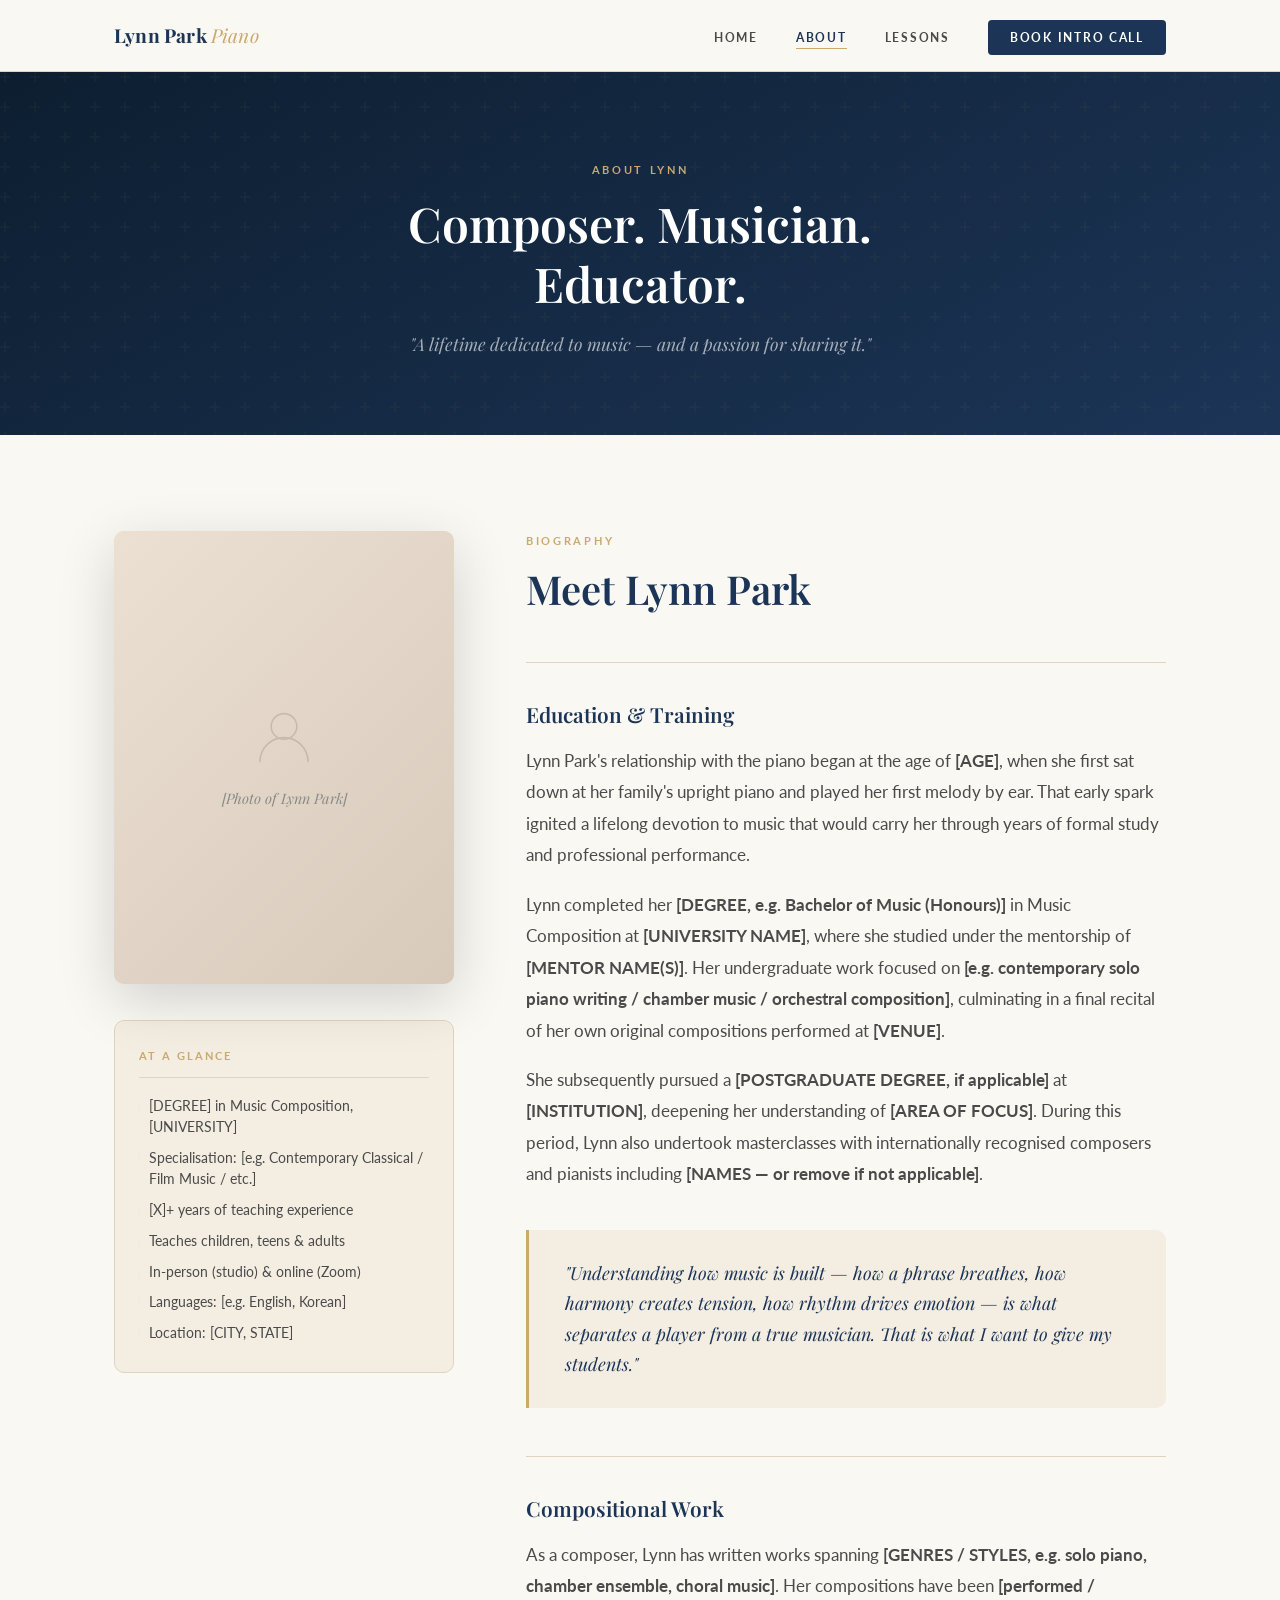
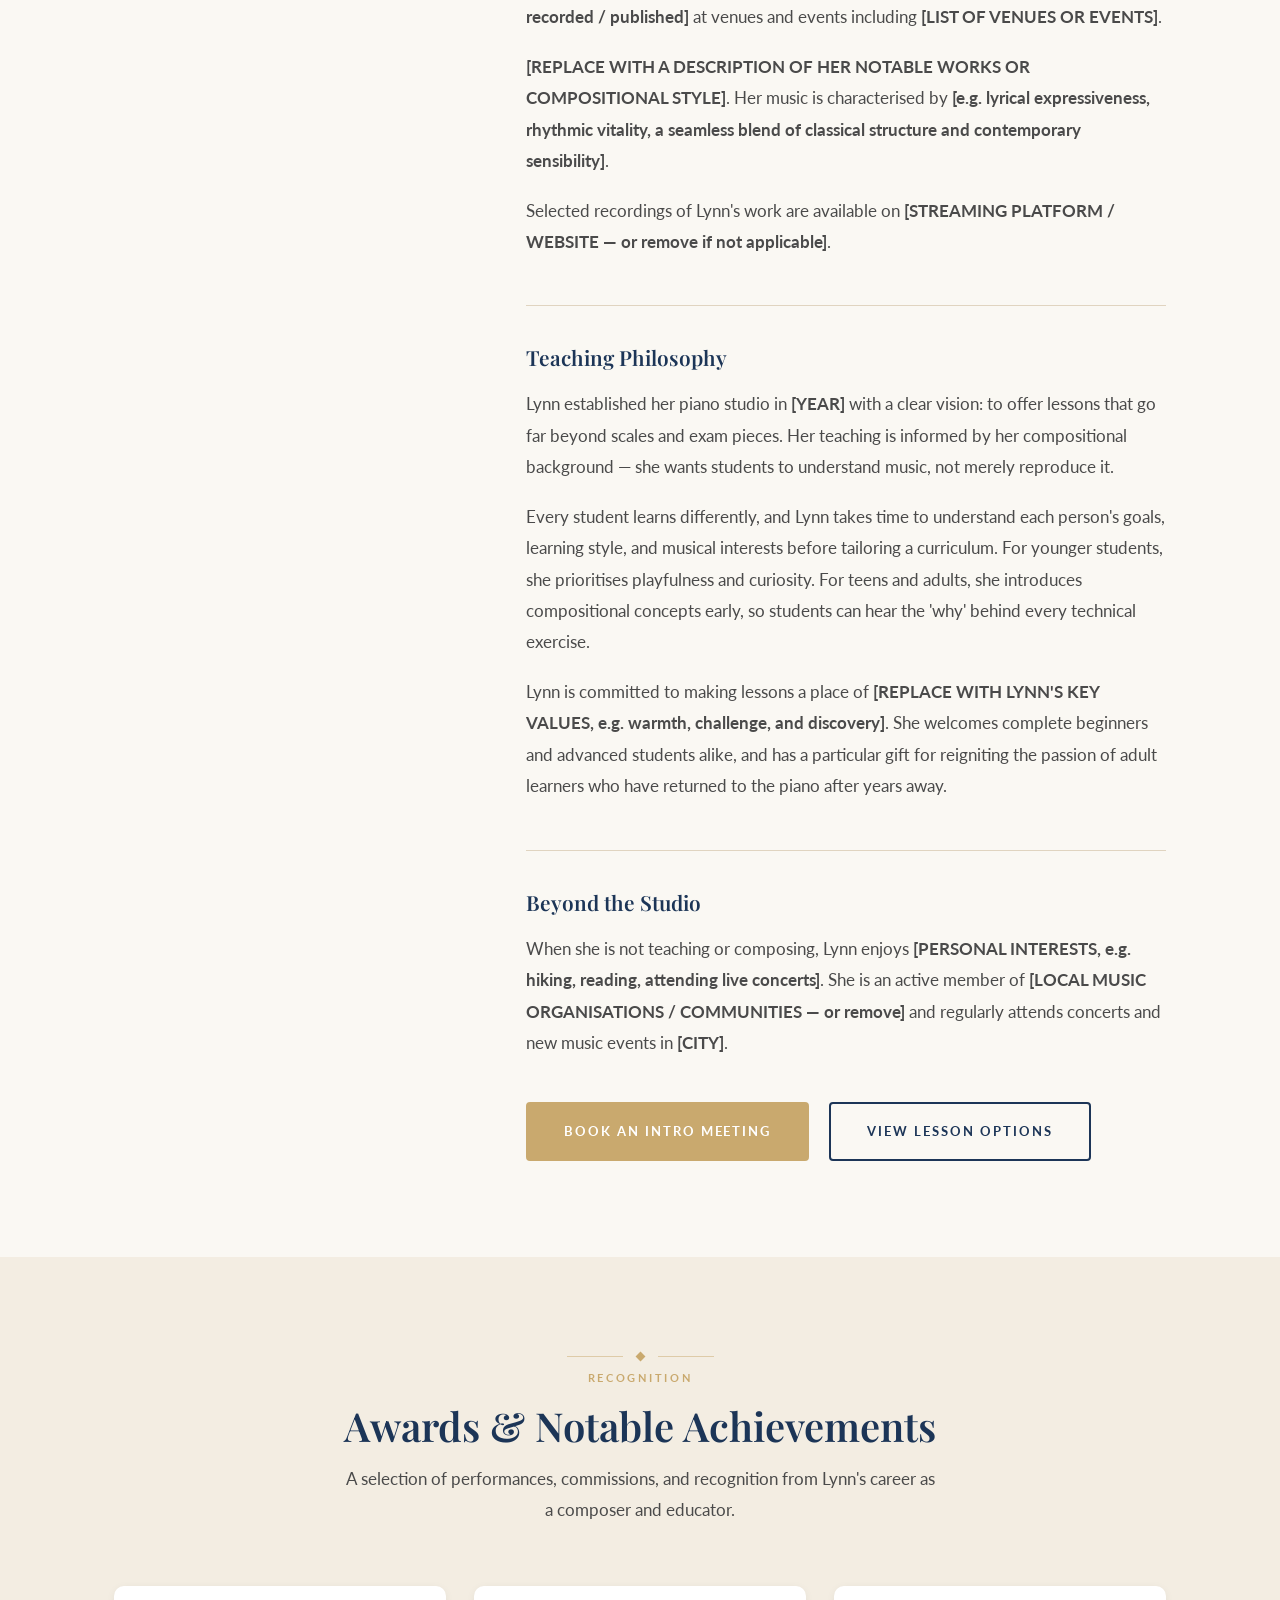
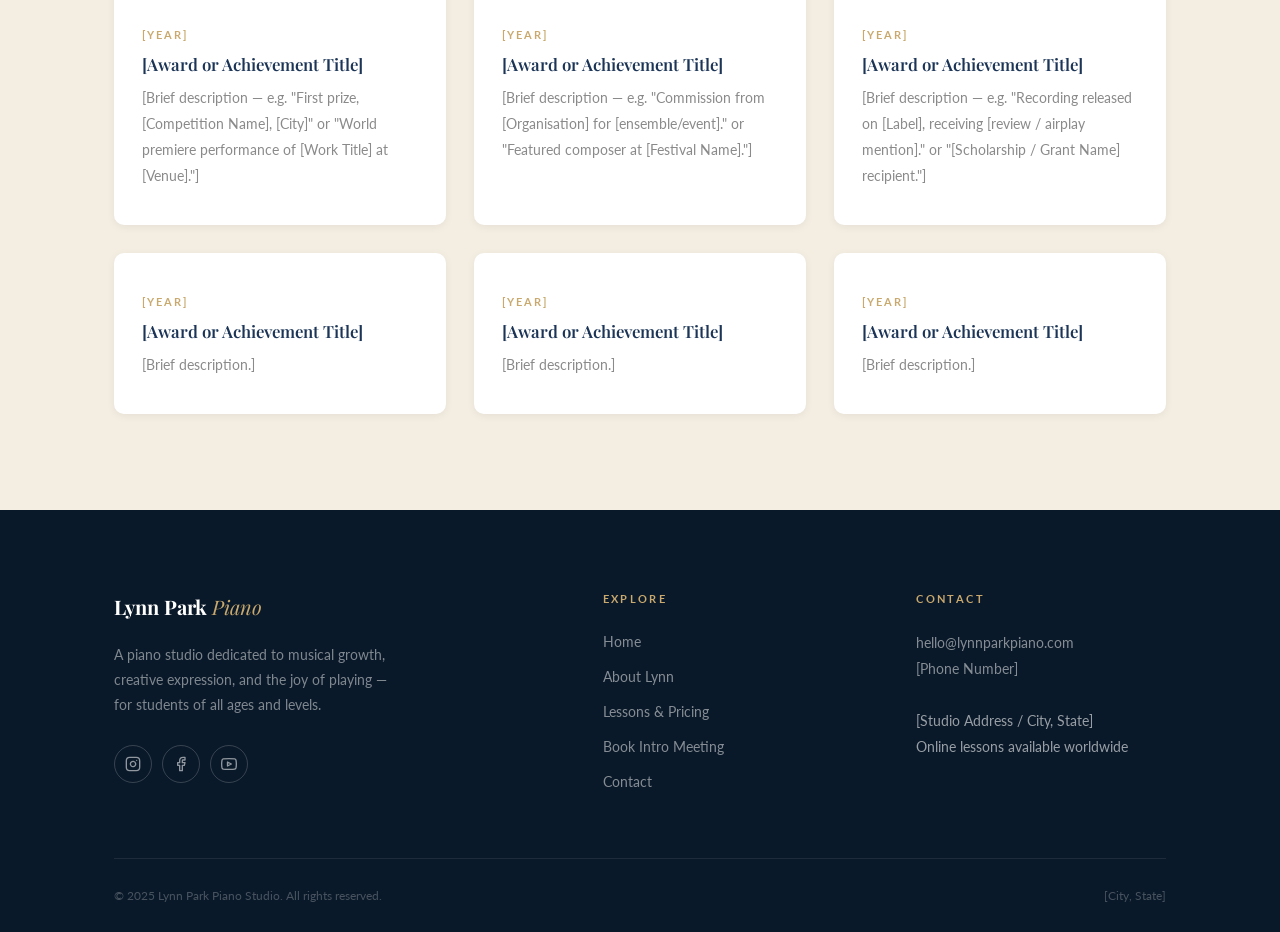
==== about.html @ b4701d07 "Initial commit: Lynn Park Piano Studio website Complete static website with 4 pages (home, about, le" ====
<!DOCTYPE html>
<html lang="en">
<head>
  <meta charset="UTF-8" />
  <meta name="viewport" content="width=device-width, initial-scale=1.0" />
  <!-- [REPLACE WITH REAL META DESCRIPTION] -->
  <meta name="description" content="About Lynn Park — Formally trained composer, pianist, and dedicated music educator. Learn about Lynn's education, compositional background, and teaching philosophy." />
  <title>About Lynn Park — Composer &amp; Piano Educator</title>
  <link rel="icon" type="image/svg+xml" href="assets/favicon.svg" />
  <link rel="stylesheet" href="css/styles.css" />
</head>
<body>

  <!-- ============================================================
       NAVIGATION
  ============================================================ -->
  <nav class="nav" id="nav">
    <div class="nav__inner">
      <a href="index.html" class="nav__logo">Lynn Park <em>Piano</em></a>

      <ul class="nav__menu" id="navMenu" role="menubar">
        <li role="none"><a href="index.html" role="menuitem">Home</a></li>
        <li role="none"><a href="about.html" role="menuitem">About</a></li>
        <li role="none"><a href="lessons.html" role="menuitem">Lessons</a></li>
        <li role="none"><a href="schedule.html" class="btn-nav" role="menuitem">Book Intro Call</a></li>
      </ul>

      <button class="nav__toggle" id="navToggle" aria-label="Toggle navigation menu" aria-expanded="false" aria-controls="navMenu">
        <span></span>
        <span></span>
        <span></span>
      </button>
    </div>
  </nav>


  <!-- ============================================================
       PAGE BANNER
  ============================================================ -->
  <header class="page-banner" role="banner">
    <div class="page-banner__inner">
      <span class="section-label">About Lynn</span>
      <h1>Composer. Musician. Educator.</h1>
      <!-- [REPLACE WITH REAL SUBTITLE / TAGLINE FOR THE ABOUT PAGE] -->
      <p>"A lifetime dedicated to music — and a passion for sharing it."</p>
    </div>
  </header>


  <!-- ============================================================
       FULL BIOGRAPHY SECTION
       ─ Two-column: sidebar (photo + quick facts) + main text
  ============================================================ -->
  <section class="about-bio section-cream" aria-label="Full biography">
    <div class="container">
      <div class="about-bio__grid">

        <!-- ── Sidebar ── -->
        <aside class="about-bio__sidebar fade-up">

          <!-- Profile photo -->
          <div class="photo-frame">
            <div class="photo-placeholder">
              <svg viewBox="0 0 80 80" fill="none" xmlns="http://www.w3.org/2000/svg" aria-hidden="true">
                <circle cx="40" cy="28" r="16" stroke="#9A8A7A" stroke-width="2"/>
                <path d="M10 72c0-16.569 13.431-30 30-30s30 13.431 30 30" stroke="#9A8A7A" stroke-width="2" stroke-linecap="round"/>
              </svg>
              <!-- [REPLACE THIS ENTIRE div WITH: <img src="assets/lynn-park-about.jpg" alt="Lynn Park"> ] -->
              <span>[Photo of Lynn Park]</span>
            </div>
          </div>

          <!-- Quick facts card -->
          <div class="sidebar-card">
            <h4>At a Glance</h4>
            <ul>
              <!-- [REPLACE EACH ITEM WITH REAL CONTENT] -->
              <li>[DEGREE] in Music Composition, [UNIVERSITY]</li>
              <li>Specialisation: [e.g. Contemporary Classical / Film Music / etc.]</li>
              <li>[X]+ years of teaching experience</li>
              <li>Teaches children, teens &amp; adults</li>
              <li>In-person (studio) &amp; online (Zoom)</li>
              <li>Languages: [e.g. English, Korean]</li>
              <li>Location: [CITY, STATE]</li>
            </ul>
          </div>

        </aside>

        <!-- ── Main Biography Text ── -->
        <div class="about-bio__text fade-up fade-up-d1">

          <span class="section-label">Biography</span>
          <h2>Meet Lynn Park</h2>

          <!-- ── Education ── -->
          <h3>Education &amp; Training</h3>

          <!-- [REPLACE ALL PLACEHOLDER TEXT BELOW WITH REAL BIOGRAPHY CONTENT] -->
          <p>
            Lynn Park's relationship with the piano began at the age of <strong>[AGE]</strong>, when she first sat down at her family's upright piano and played her first melody by ear. That early spark ignited a lifelong devotion to music that would carry her through years of formal study and professional performance.
          </p>
          <p>
            Lynn completed her <strong>[DEGREE, e.g. Bachelor of Music (Honours)]</strong> in Music Composition at <strong>[UNIVERSITY NAME]</strong>, where she studied under the mentorship of <strong>[MENTOR NAME(S)]</strong>. Her undergraduate work focused on <strong>[e.g. contemporary solo piano writing / chamber music / orchestral composition]</strong>, culminating in a final recital of her own original compositions performed at <strong>[VENUE]</strong>.
          </p>
          <p>
            She subsequently pursued a <strong>[POSTGRADUATE DEGREE, if applicable]</strong> at <strong>[INSTITUTION]</strong>, deepening her understanding of <strong>[AREA OF FOCUS]</strong>. During this period, Lynn also undertook masterclasses with internationally recognised composers and pianists including <strong>[NAMES — or remove if not applicable]</strong>.
          </p>

          <!-- Pull quote — [REPLACE WITH A REAL MEANINGFUL QUOTE FROM LYNN] -->
          <blockquote class="pull-quote">
            <p>
              "Understanding how music is built — how a phrase breathes, how harmony creates tension, how rhythm drives emotion — is what separates a player from a true musician. That is what I want to give my students."
            </p>
          </blockquote>

          <!-- ── Compositional Work ── -->
          <h3>Compositional Work</h3>

          <p>
            As a composer, Lynn has written works spanning <strong>[GENRES / STYLES, e.g. solo piano, chamber ensemble, choral music]</strong>. Her compositions have been <strong>[performed / recorded / published]</strong> at venues and events including <strong>[LIST OF VENUES OR EVENTS]</strong>.
          </p>
          <p>
            <strong>[REPLACE WITH A DESCRIPTION OF HER NOTABLE WORKS OR COMPOSITIONAL STYLE]</strong>. Her music is characterised by <strong>[e.g. lyrical expressiveness, rhythmic vitality, a seamless blend of classical structure and contemporary sensibility]</strong>.
          </p>
          <p>
            Selected recordings of Lynn's work are available on <strong>[STREAMING PLATFORM / WEBSITE — or remove if not applicable]</strong>.
          </p>

          <!-- ── Teaching Philosophy ── -->
          <h3>Teaching Philosophy</h3>

          <p>
            Lynn established her piano studio in <strong>[YEAR]</strong> with a clear vision: to offer lessons that go far beyond scales and exam pieces. Her teaching is informed by her compositional background — she wants students to understand music, not merely reproduce it.
          </p>
          <p>
            <!-- [REPLACE WITH REAL TEACHING PHILOSOPHY IN LYNN'S OWN WORDS OR PARAPHRASING] -->
            Every student learns differently, and Lynn takes time to understand each person's goals, learning style, and musical interests before tailoring a curriculum. For younger students, she prioritises playfulness and curiosity. For teens and adults, she introduces compositional concepts early, so students can hear the 'why' behind every technical exercise.
          </p>
          <p>
            Lynn is committed to making lessons a place of <strong>[REPLACE WITH LYNN'S KEY VALUES, e.g. warmth, challenge, and discovery]</strong>. She welcomes complete beginners and advanced students alike, and has a particular gift for reigniting the passion of adult learners who have returned to the piano after years away.
          </p>

          <!-- ── Personal note ── -->
          <h3>Beyond the Studio</h3>

          <p>
            <!-- [REPLACE WITH REAL PERSONAL DETAILS — hobbies, interests, life outside music] -->
            When she is not teaching or composing, Lynn enjoys <strong>[PERSONAL INTERESTS, e.g. hiking, reading, attending live concerts]</strong>. She is an active member of <strong>[LOCAL MUSIC ORGANISATIONS / COMMUNITIES — or remove]</strong> and regularly attends concerts and new music events in <strong>[CITY]</strong>.
          </p>

          <div style="margin-top: 44px;">
            <a href="schedule.html" class="btn btn-primary" style="margin-right: 16px;">Book an Intro Meeting</a>
            <a href="lessons.html" class="btn btn-outline-navy">View Lesson Options</a>
          </div>

        </div>
      </div>
    </div>
  </section>


  <!-- ============================================================
       AWARDS & ACHIEVEMENTS SECTION
       ─ Placeholder achievement cards
  ============================================================ -->
  <section class="achievements" aria-label="Awards and achievements">
    <div class="container">

      <div class="achievements__header fade-up">
        <div class="ornament ornament--center" aria-hidden="true">
          <div class="diamond"></div>
        </div>
        <span class="section-label">Recognition</span>
        <h2>Awards &amp; Notable Achievements</h2>
        <!-- [REPLACE WITH REAL INTRO TEXT FOR THIS SECTION — or remove if not needed] -->
        <p style="margin-top: 12px; color: var(--text-mid);">A selection of performances, commissions, and recognition from Lynn's career as a composer and educator.</p>
      </div>

      <div class="achievements__grid">

        <!-- Achievement 1 — [REPLACE WITH REAL ACHIEVEMENT] -->
        <article class="achievement-card fade-up fade-up-d1">
          <div class="achievement-card__year">[YEAR]</div>
          <h4>[Award or Achievement Title]</h4>
          <p>[Brief description — e.g. "First prize, [Competition Name], [City]" or "World premiere performance of [Work Title] at [Venue]."]</p>
        </article>

        <!-- Achievement 2 — [REPLACE WITH REAL ACHIEVEMENT] -->
        <article class="achievement-card fade-up fade-up-d2">
          <div class="achievement-card__year">[YEAR]</div>
          <h4>[Award or Achievement Title]</h4>
          <p>[Brief description — e.g. "Commission from [Organisation] for [ensemble/event]." or "Featured composer at [Festival Name]."]</p>
        </article>

        <!-- Achievement 3 — [REPLACE WITH REAL ACHIEVEMENT] -->
        <article class="achievement-card fade-up fade-up-d3">
          <div class="achievement-card__year">[YEAR]</div>
          <h4>[Award or Achievement Title]</h4>
          <p>[Brief description — e.g. "Recording released on [Label], receiving [review / airplay mention]." or "[Scholarship / Grant Name] recipient."]</p>
        </article>

        <!-- Achievement 4 — [REPLACE WITH REAL ACHIEVEMENT or REMOVE THIS CARD] -->
        <article class="achievement-card fade-up fade-up-d1">
          <div class="achievement-card__year">[YEAR]</div>
          <h4>[Award or Achievement Title]</h4>
          <p>[Brief description.]</p>
        </article>

        <!-- Achievement 5 — [REPLACE WITH REAL ACHIEVEMENT or REMOVE THIS CARD] -->
        <article class="achievement-card fade-up fade-up-d2">
          <div class="achievement-card__year">[YEAR]</div>
          <h4>[Award or Achievement Title]</h4>
          <p>[Brief description.]</p>
        </article>

        <!-- Achievement 6 — [REPLACE WITH REAL ACHIEVEMENT or REMOVE THIS CARD] -->
        <article class="achievement-card fade-up fade-up-d3">
          <div class="achievement-card__year">[YEAR]</div>
          <h4>[Award or Achievement Title]</h4>
          <p>[Brief description.]</p>
        </article>

      </div>
    </div>
  </section>


  <!-- ============================================================
       FOOTER
  ============================================================ -->
  <footer class="footer" role="contentinfo">
    <div class="container">
      <div class="footer__grid">

        <div class="footer__brand">
          <a href="index.html" class="footer__logo">Lynn Park <em>Piano</em></a>
          <p>A piano studio dedicated to musical growth, creative expression, and the joy of playing — for students of all ages and levels.</p>
          <div class="footer__social" aria-label="Social media links">
            <a href="#" aria-label="Instagram" title="Instagram">
              <svg width="16" height="16" viewBox="0 0 24 24" fill="none" stroke="currentColor" stroke-width="2" stroke-linecap="round" stroke-linejoin="round" aria-hidden="true">
                <rect x="2" y="2" width="20" height="20" rx="5" ry="5"/>
                <path d="M16 11.37A4 4 0 1 1 12.63 8 4 4 0 0 1 16 11.37z"/>
                <line x1="17.5" y1="6.5" x2="17.51" y2="6.5"/>
              </svg>
            </a>
            <a href="#" aria-label="Facebook" title="Facebook">
              <svg width="16" height="16" viewBox="0 0 24 24" fill="none" stroke="currentColor" stroke-width="2" stroke-linecap="round" stroke-linejoin="round" aria-hidden="true">
                <path d="M18 2h-3a5 5 0 0 0-5 5v3H7v4h3v8h4v-8h3l1-4h-4V7a1 1 0 0 1 1-1h3z"/>
              </svg>
            </a>
            <a href="#" aria-label="YouTube" title="YouTube">
              <svg width="16" height="16" viewBox="0 0 24 24" fill="none" stroke="currentColor" stroke-width="2" stroke-linecap="round" stroke-linejoin="round" aria-hidden="true">
                <path d="M22.54 6.42a2.78 2.78 0 0 0-1.94-1.97C18.88 4 12 4 12 4s-6.88 0-8.59.45a2.78 2.78 0 0 0-1.95 1.97A29 29 0 0 0 1 12a29 29 0 0 0 .46 5.58A2.78 2.78 0 0 0 3.41 19.6C5.12 20 12 20 12 20s6.88 0 8.59-.46a2.78 2.78 0 0 0 1.94-1.95A29 29 0 0 0 23 12a29 29 0 0 0-.46-5.58z"/>
                <polygon points="9.75 15.02 15.5 12 9.75 8.98 9.75 15.02"/>
              </svg>
            </a>
          </div>
        </div>

        <div class="footer__col">
          <h5>Explore</h5>
          <ul>
            <li><a href="index.html">Home</a></li>
            <li><a href="about.html">About Lynn</a></li>
            <li><a href="lessons.html">Lessons &amp; Pricing</a></li>
            <li><a href="schedule.html">Book Intro Meeting</a></li>
            <li><a href="index.html#contact">Contact</a></li>
          </ul>
        </div>

        <div class="footer__col">
          <h5>Contact</h5>
          <address>
            <a href="mailto:hello@lynnparkpiano.com">hello@lynnparkpiano.com</a><br>
            <a href="tel:+10000000000">[Phone Number]</a><br><br>
            [Studio Address / City, State]<br>
            Online lessons available worldwide
          </address>
        </div>

      </div>

      <div class="footer__bottom">
        <span>&copy; 2025 Lynn Park Piano Studio. All rights reserved.</span>
        <span>[City, State]</span>
      </div>
    </div>
  </footer>


  <script src="js/main.js"></script>
</body>
</html>
---- css/styles.css ----
/* ================================================================
   Lynn Park Piano Studio — Global Stylesheet
   ================================================================
   Sections:
     1.  Fonts & Variables
     2.  Reset & Base
     3.  Typography
     4.  Navigation
     5.  Buttons
     6.  Layout Utilities
     7.  Section Ornament & Label
     8.  Hero (Homepage)
     9.  Page Banner (Inner Pages)
     10. Bio Preview
     11. Testimonials
     12. Interest Form (Dark)
     13. About Page
     14. Achievements
     15. Lessons Page
     16. Schedule Page
     17. Footer
     18. Scroll Animations
     19. Responsive
   ================================================================ */


/* ── 1. Fonts & Variables ──────────────────────────────────────── */

@import url('https://fonts.googleapis.com/css2?family=Playfair+Display:ital,wght@0,400;0,500;0,600;0,700;1,400;1,500;1,600&family=Lato:wght@300;400;700;900&display=swap');

:root {
  /* ── Palette ── */
  --cream-bg:    #FAF8F3;
  --cream-mid:   #F3EDE2;
  --cream-dark:  #E9DFD1;
  --gold:        #C9A96E;
  --gold-dark:   #A8803E;
  --gold-light:  #F5E9D4;
  --navy:        #1C3557;
  --navy-mid:    #264A76;
  --navy-light:  #2E5A8C;
  --text-dark:   #1E1E1E;
  --text-mid:    #4A4A4A;
  --text-light:  #8A8A8A;
  --white:       #FFFFFF;
  --border:      #E0D4C0;

  /* ── Typography ── */
  --font-serif: 'Playfair Display', Georgia, 'Times New Roman', serif;
  --font-sans:  'Lato', -apple-system, BlinkMacSystemFont, 'Segoe UI', sans-serif;

  /* ── Sizing ── */
  --max-width:  1100px;
  --nav-height: 72px;

  /* ── Shadows ── */
  --shadow-sm:  0 2px 8px rgba(0, 0, 0, 0.06);
  --shadow-md:  0 6px 28px rgba(0, 0, 0, 0.10);
  --shadow-lg:  0 16px 56px rgba(0, 0, 0, 0.16);

  /* ── Misc ── */
  --radius:     4px;
  --radius-md:  10px;
  --ease:       cubic-bezier(0.4, 0, 0.2, 1);
  --transition: 0.3s var(--ease);
}


/* ── 2. Reset & Base ───────────────────────────────────────────── */

*, *::before, *::after {
  box-sizing: border-box;
  margin: 0;
  padding: 0;
}

html {
  scroll-behavior: smooth;
  font-size: 16px;
}

body {
  font-family: var(--font-sans);
  font-weight: 400;
  color: var(--text-dark);
  background: var(--cream-bg);
  line-height: 1.7;
  -webkit-font-smoothing: antialiased;
  -moz-osx-font-smoothing: grayscale;
}

img  { display: block; max-width: 100%; height: auto; }
a    { color: inherit; text-decoration: none; }
ul   { list-style: none; }
button { cursor: pointer; font-family: var(--font-sans); }


/* ── 3. Typography ─────────────────────────────────────────────── */

h1, h2, h3, h4 {
  font-family: var(--font-serif);
  font-weight: 600;
  line-height: 1.25;
  color: var(--navy);
}

h1 { font-size: clamp(2.4rem, 5vw, 3.8rem); }
h2 { font-size: clamp(1.8rem, 3.5vw, 2.5rem); }
h3 { font-size: clamp(1.15rem, 2.5vw, 1.55rem); }
h4 { font-size: 1.05rem; }

p  {
  color: var(--text-mid);
  font-size: 1.0625rem;
  line-height: 1.85;
}


/* ── 4. Navigation ─────────────────────────────────────────────── */

.nav {
  position: sticky;
  top: 0;
  z-index: 1000;
  height: var(--nav-height);
  background: rgba(250, 248, 243, 0.96);
  backdrop-filter: blur(14px);
  -webkit-backdrop-filter: blur(14px);
  border-bottom: 1px solid var(--border);
}

.nav__inner {
  max-width: var(--max-width);
  margin: 0 auto;
  height: 100%;
  display: flex;
  align-items: center;
  justify-content: space-between;
  padding: 0 24px;
}

/* Logo */
.nav__logo {
  font-family: var(--font-serif);
  font-size: 1.2rem;
  font-weight: 700;
  color: var(--navy);
  letter-spacing: 0.01em;
  flex-shrink: 0;
}
.nav__logo em {
  font-style: italic;
  font-weight: 400;
  color: var(--gold);
}

/* Menu links */
.nav__menu {
  display: flex;
  align-items: center;
  gap: 38px;
}

.nav__menu a {
  font-size: 0.78rem;
  font-weight: 700;
  letter-spacing: 0.14em;
  text-transform: uppercase;
  color: var(--text-mid);
  position: relative;
  transition: color var(--transition);
}

.nav__menu a::after {
  content: '';
  position: absolute;
  bottom: -4px;
  left: 0;
  width: 0;
  height: 1px;
  background: var(--gold);
  transition: width var(--transition);
}

.nav__menu a:hover,
.nav__menu a.active {
  color: var(--navy);
}

.nav__menu a:hover::after,
.nav__menu a.active::after {
  width: 100%;
}

/* CTA button in nav */
.nav__menu .btn-nav {
  background: var(--navy);
  color: var(--white) !important;
  padding: 10px 22px;
  border-radius: var(--radius);
  transition: background var(--transition);
}
.nav__menu .btn-nav:hover { background: var(--navy-mid); }
.nav__menu .btn-nav::after { display: none !important; }

/* Hamburger toggle */
.nav__toggle {
  display: none;
  flex-direction: column;
  justify-content: center;
  gap: 5px;
  width: 36px;
  height: 36px;
  background: none;
  border: none;
  padding: 4px;
}

.nav__toggle span {
  display: block;
  height: 2px;
  background: var(--text-dark);
  border-radius: 2px;
  transition: var(--transition);
}
.nav__toggle.open span:nth-child(1) { transform: translateY(7px) rotate(45deg); }
.nav__toggle.open span:nth-child(2) { opacity: 0; transform: scaleX(0); }
.nav__toggle.open span:nth-child(3) { transform: translateY(-7px) rotate(-45deg); }


/* ── 5. Buttons ────────────────────────────────────────────────── */

.btn {
  display: inline-block;
  font-family: var(--font-sans);
  font-size: 0.82rem;
  font-weight: 700;
  letter-spacing: 0.15em;
  text-transform: uppercase;
  padding: 16px 36px;
  border-radius: var(--radius);
  border: 2px solid transparent;
  transition: all var(--transition);
  cursor: pointer;
  text-align: center;
}

/* Gold filled */
.btn-primary {
  background: var(--gold);
  color: var(--white);
  border-color: var(--gold);
}
.btn-primary:hover {
  background: var(--gold-dark);
  border-color: var(--gold-dark);
  transform: translateY(-2px);
  box-shadow: 0 8px 24px rgba(201, 169, 110, 0.45);
}

/* Outline white (for dark backgrounds) */
.btn-outline-light {
  background: transparent;
  color: var(--white);
  border-color: rgba(255, 255, 255, 0.55);
}
.btn-outline-light:hover {
  background: rgba(255, 255, 255, 0.1);
  border-color: var(--white);
  transform: translateY(-2px);
}

/* Outline navy (for light backgrounds) */
.btn-outline-navy {
  background: transparent;
  color: var(--navy);
  border-color: var(--navy);
}
.btn-outline-navy:hover {
  background: var(--navy);
  color: var(--white);
  transform: translateY(-2px);
  box-shadow: var(--shadow-md);
}

/* Gold outline */
.btn-outline-gold {
  background: transparent;
  color: var(--gold);
  border-color: var(--gold);
}
.btn-outline-gold:hover {
  background: var(--gold);
  color: var(--white);
  transform: translateY(-2px);
}


/* ── 6. Layout Utilities ───────────────────────────────────────── */

.container {
  max-width: var(--max-width);
  margin: 0 auto;
  padding: 0 24px;
}

section { padding: 96px 0; }

.section-cream { background: var(--cream-bg); }
.section-mid   { background: var(--cream-mid); }
.section-navy  { background: var(--navy); }
.section-white { background: var(--white); }

.text-center { text-align: center; }
.text-gold   { color: var(--gold); }
.text-navy   { color: var(--navy); }
.text-italic { font-style: italic; }


/* ── 7. Section Ornament & Label ───────────────────────────────── */

/* Thin gold line + diamond ornament */
.ornament {
  display: flex;
  align-items: center;
  gap: 14px;
  margin-bottom: 8px;
}
.ornament--center { justify-content: center; }

.ornament::before,
.ornament::after {
  content: '';
  flex: 1;
  max-width: 56px;
  height: 1px;
  background: var(--gold);
  opacity: 0.5;
}

.ornament .diamond {
  width: 7px;
  height: 7px;
  background: var(--gold);
  transform: rotate(45deg);
  flex-shrink: 0;
}

/* Eyebrow label above headings */
.section-label {
  display: block;
  font-family: var(--font-sans);
  font-size: 0.7rem;
  font-weight: 700;
  letter-spacing: 0.24em;
  text-transform: uppercase;
  color: var(--gold);
  margin-bottom: 14px;
}


/* ── 8. Hero (Homepage) ────────────────────────────────────────── */

.hero {
  position: relative;
  min-height: calc(100vh - var(--nav-height));
  background: linear-gradient(150deg, #0D1E30 0%, #1C3557 45%, #17304F 100%);
  display: flex;
  align-items: center;
  overflow: hidden;
}

/* Subtle crosshatch background texture */
.hero::before {
  content: '';
  position: absolute;
  inset: 0;
  background-image: url("data:image/svg+xml,%3Csvg width='60' height='60' viewBox='0 0 60 60' xmlns='http://www.w3.org/2000/svg'%3E%3Cg fill='%23C9A96E' fill-opacity='0.04' fill-rule='evenodd'%3E%3Cpath d='M36 34v-4h-2v4h-4v2h4v4h2v-4h4v-2h-4zm0-30V0h-2v4h-4v2h4v4h2V6h4V4h-4zM6 34v-4H4v4H0v2h4v4h2v-4h4v-2H6zM6 4V0H4v4H0v2h4v4h2V6h4V4H6z'/%3E%3C/g%3E%3C/svg%3E");
  pointer-events: none;
}

/* Ambient glow */
.hero::after {
  content: '';
  position: absolute;
  right: -5%;
  top: -10%;
  width: 700px;
  height: 700px;
  border-radius: 50%;
  background: radial-gradient(circle, rgba(201, 169, 110, 0.07) 0%, transparent 65%);
  pointer-events: none;
}

.hero__content {
  position: relative;
  z-index: 2;
  max-width: var(--max-width);
  margin: 0 auto;
  padding: 80px 24px 120px;
}

.hero__eyebrow {
  display: flex;
  align-items: center;
  gap: 16px;
  margin-bottom: 28px;
}
.hero__eyebrow::before {
  content: '';
  display: block;
  width: 44px;
  height: 1px;
  background: var(--gold);
  opacity: 0.7;
}
.hero__eyebrow span {
  font-family: var(--font-sans);
  font-size: 0.72rem;
  font-weight: 700;
  letter-spacing: 0.26em;
  text-transform: uppercase;
  color: var(--gold);
}

.hero h1 {
  color: var(--white);
  max-width: 680px;
  margin-bottom: 28px;
  font-weight: 700;
}
.hero h1 em {
  color: var(--gold);
  font-style: italic;
  font-weight: 500;
}

.hero__tagline {
  font-family: var(--font-serif);
  font-size: clamp(1rem, 2vw, 1.2rem);
  font-style: italic;
  color: rgba(255, 255, 255, 0.68);
  max-width: 520px;
  margin-bottom: 52px;
  line-height: 1.8;
}

.hero__actions {
  display: flex;
  gap: 16px;
  flex-wrap: wrap;
}

/* Scroll indicator */
.hero__scroll {
  position: absolute;
  bottom: 36px;
  left: 50%;
  transform: translateX(-50%);
  display: flex;
  flex-direction: column;
  align-items: center;
  gap: 8px;
  color: rgba(255, 255, 255, 0.38);
  font-size: 0.65rem;
  font-weight: 700;
  letter-spacing: 0.2em;
  text-transform: uppercase;
  z-index: 2;
  animation: scrollBounce 2.2s ease-in-out infinite;
}
.hero__scroll svg { width: 18px; height: 18px; }

@keyframes scrollBounce {
  0%, 100% { transform: translateX(-50%) translateY(0); }
  50%       { transform: translateX(-50%) translateY(8px); }
}

/* Curved bottom edge divider */
.hero__curve {
  position: absolute;
  bottom: -1px;
  left: 0;
  right: 0;
  height: 72px;
  background: var(--cream-bg);
  clip-path: ellipse(56% 100% at 50% 100%);
  z-index: 2;
}


/* ── 9. Page Banner (Inner Pages) ──────────────────────────────── */

.page-banner {
  background: linear-gradient(150deg, #0D1E30 0%, #1C3557 100%);
  padding: 88px 24px 76px;
  text-align: center;
  position: relative;
  overflow: hidden;
}

.page-banner::before {
  content: '';
  position: absolute;
  inset: 0;
  background-image: url("data:image/svg+xml,%3Csvg width='60' height='60' viewBox='0 0 60 60' xmlns='http://www.w3.org/2000/svg'%3E%3Cg fill='%23C9A96E' fill-opacity='0.04' fill-rule='evenodd'%3E%3Cpath d='M36 34v-4h-2v4h-4v2h4v4h2v-4h4v-2h-4zm0-30V0h-2v4h-4v2h4v4h2V6h4V4h-4zM6 34v-4H4v4H0v2h4v4h2v-4h4v-2H6zM6 4V0H4v4H0v2h4v4h2V6h4V4H6z'/%3E%3C/g%3E%3C/svg%3E");
  pointer-events: none;
}

.page-banner__inner {
  position: relative;
  z-index: 1;
  max-width: 680px;
  margin: 0 auto;
}

.page-banner h1 {
  color: var(--white);
  font-size: clamp(2rem, 4.5vw, 3rem);
  margin-bottom: 16px;
}

.page-banner p {
  color: rgba(255, 255, 255, 0.62);
  font-family: var(--font-serif);
  font-style: italic;
  font-size: 1.1rem;
  max-width: 520px;
  margin: 0 auto;
  line-height: 1.7;
}


/* ── 10. Bio Preview ───────────────────────────────────────────── */

.bio-preview { padding: 104px 0; }

.bio-preview__grid {
  display: grid;
  grid-template-columns: 1fr 1fr;
  gap: 88px;
  align-items: center;
}

/* Photo area */
.bio-preview__photo { position: relative; }

.photo-frame {
  position: relative;
  aspect-ratio: 3 / 4;
  background: var(--cream-dark);
  border-radius: var(--radius-md);
  overflow: hidden;
  box-shadow: var(--shadow-lg);
}

.photo-placeholder {
  width: 100%;
  height: 100%;
  display: flex;
  flex-direction: column;
  align-items: center;
  justify-content: center;
  gap: 18px;
  background: linear-gradient(135deg, #EBE0D2 0%, #D8CABB 100%);
  color: var(--text-light);
  font-family: var(--font-serif);
  font-style: italic;
  font-size: 0.9rem;
  text-align: center;
  padding: 32px;
}
.photo-placeholder svg { width: 64px; height: 64px; opacity: 0.35; }

/* Decorative gold-border accent box */
.photo-frame-accent {
  position: absolute;
  bottom: -22px;
  right: -22px;
  width: 72%;
  height: 72%;
  border: 2px solid var(--gold);
  border-radius: var(--radius-md);
  opacity: 0.22;
  z-index: -1;
  pointer-events: none;
}

/* Text side */
.bio-preview__content .section-label { color: var(--gold); }

.bio-preview__content h2 { margin-bottom: 6px; }
.bio-preview__content h2 em {
  display: block;
  font-size: 0.52em;
  font-weight: 400;
  color: var(--text-light);
  font-style: italic;
  margin-top: 6px;
  letter-spacing: 0.02em;
}

.bio-preview__content p { margin-top: 20px; }

/* Credential bullet list */
.bio-credentials {
  display: flex;
  flex-direction: column;
  gap: 11px;
  margin: 30px 0 38px;
}

.bio-credential {
  display: flex;
  align-items: flex-start;
  gap: 12px;
  font-size: 0.9rem;
  color: var(--text-mid);
  line-height: 1.5;
}
.bio-credential::before {
  content: '';
  display: block;
  width: 22px;
  height: 1px;
  background: var(--gold);
  flex-shrink: 0;
  margin-top: 10px;
}


/* ── 11. Testimonials ──────────────────────────────────────────── */

.testimonials {
  background: var(--cream-mid);
  padding: 96px 0;
  text-align: center;
}

.testimonials__header {
  max-width: 520px;
  margin: 0 auto 64px;
}
.testimonials__header h2 { margin-top: 8px; }

.testimonials__grid {
  display: grid;
  grid-template-columns: repeat(3, 1fr);
  gap: 28px;
}

.testimonial-card {
  background: var(--white);
  border-radius: var(--radius-md);
  padding: 40px 32px 36px;
  text-align: left;
  box-shadow: var(--shadow-sm);
  position: relative;
  transition: transform var(--transition), box-shadow var(--transition);
  border-bottom: 3px solid transparent;
}
.testimonial-card:hover {
  transform: translateY(-5px);
  box-shadow: var(--shadow-md);
  border-bottom-color: var(--gold);
}

/* Oversized quotation mark */
.testimonial-card__quote {
  font-family: var(--font-serif);
  font-size: 5rem;
  line-height: 1;
  color: var(--gold);
  opacity: 0.3;
  margin-bottom: -14px;
  font-weight: 700;
}

.testimonial-card > p {
  font-family: var(--font-serif);
  font-style: italic;
  font-size: 1rem;
  color: var(--text-mid);
  margin-bottom: 28px;
  line-height: 1.8;
}

.testimonial-card__author {
  display: flex;
  align-items: center;
  gap: 14px;
  padding-top: 20px;
  border-top: 1px solid var(--border);
}

.testimonial-card__avatar {
  width: 44px;
  height: 44px;
  border-radius: 50%;
  background: var(--cream-dark);
  display: flex;
  align-items: center;
  justify-content: center;
  font-family: var(--font-serif);
  font-size: 1.1rem;
  font-weight: 700;
  color: var(--navy);
  flex-shrink: 0;
}

.testimonial-card__name {
  font-size: 0.9rem;
  font-weight: 700;
  color: var(--navy);
  margin-bottom: 2px;
}
.testimonial-card__role { font-size: 0.78rem; color: var(--text-light); }
.testimonial-card__stars {
  color: var(--gold);
  font-size: 0.72rem;
  letter-spacing: 2px;
  margin-top: 3px;
}


/* ── 12. Interest Form (Dark Section) ──────────────────────────── */

.interest-form-section {
  background: var(--navy);
  padding: 96px 0;
}

.interest-form-section .section-label { color: var(--gold); }
.interest-form-section .section-intro h2 { color: var(--white); margin-top: 8px; }
.interest-form-section .section-intro p {
  color: rgba(255, 255, 255, 0.6);
  font-family: var(--font-serif);
  font-style: italic;
  margin-top: 12px;
  max-width: 480px;
  margin-left: auto;
  margin-right: auto;
}

.section-intro { text-align: center; margin-bottom: 60px; }

/* Form layout */
.interest-form {
  max-width: 760px;
  margin: 0 auto;
}

.form-row {
  display: grid;
  grid-template-columns: 1fr 1fr;
  gap: 24px;
}

.form-group {
  display: flex;
  flex-direction: column;
  margin-bottom: 26px;
}
.form-group.full { margin-bottom: 26px; }

/* Labels */
.form-group label {
  font-size: 0.71rem;
  font-weight: 700;
  letter-spacing: 0.16em;
  text-transform: uppercase;
  color: rgba(255, 255, 255, 0.5);
  margin-bottom: 10px;
}

/* Inputs (dark) */
.form-group input,
.form-group select,
.form-group textarea {
  background: rgba(255, 255, 255, 0.07);
  border: 1px solid rgba(255, 255, 255, 0.14);
  border-radius: var(--radius);
  padding: 13px 17px;
  font-family: var(--font-sans);
  font-size: 0.95rem;
  color: var(--white);
  outline: none;
  transition: border-color var(--transition), background var(--transition);
  appearance: none;
  -webkit-appearance: none;
}
.form-group input::placeholder,
.form-group textarea::placeholder {
  color: rgba(255, 255, 255, 0.28);
}
.form-group select option {
  color: var(--text-dark);
  background: var(--white);
}
.form-group input:focus,
.form-group select:focus,
.form-group textarea:focus {
  border-color: var(--gold);
  background: rgba(255, 255, 255, 0.1);
}

.form-group textarea { resize: vertical; min-height: 140px; }

/* Success state */
.form-success {
  display: none;
  text-align: center;
  padding: 56px 40px;
  background: rgba(201, 169, 110, 0.1);
  border: 1px solid rgba(201, 169, 110, 0.4);
  border-radius: var(--radius-md);
}
.form-success h3 { color: var(--gold); margin-bottom: 12px; }
.form-success p  { color: rgba(255, 255, 255, 0.7); }


/* ── 13. About Page ─────────────────────────────────────────────── */

.about-bio { padding: 96px 0; }

.about-bio__grid {
  display: grid;
  grid-template-columns: 340px 1fr;
  gap: 72px;
  align-items: start;
}

/* Sidebar */
.about-bio__sidebar .photo-frame {
  aspect-ratio: 3 / 4;
  margin-bottom: 36px;
}

.sidebar-card {
  background: var(--cream-mid);
  border-radius: var(--radius-md);
  padding: 28px 24px;
  border: 1px solid var(--border);
}

.sidebar-card h4 {
  font-family: var(--font-sans);
  font-size: 0.7rem;
  font-weight: 700;
  letter-spacing: 0.18em;
  text-transform: uppercase;
  color: var(--gold);
  margin-bottom: 18px;
  padding-bottom: 14px;
  border-bottom: 1px solid var(--border);
}

.sidebar-card ul { display: flex; flex-direction: column; gap: 10px; }
.sidebar-card li {
  font-size: 0.87rem;
  color: var(--text-mid);
  display: flex;
  align-items: flex-start;
  gap: 10px;
  line-height: 1.5;
}
.sidebar-card li::before {
  content: '♩';
  color: var(--gold);
  font-size: 0.78rem;
  flex-shrink: 0;
  margin-top: 1px;
}

/* Main text content */
.about-bio__text h2  { margin-bottom: 28px; }

.about-bio__text h3 {
  margin-top: 48px;
  margin-bottom: 18px;
  font-size: 1.3rem;
  padding-top: 38px;
  border-top: 1px solid var(--border);
}

.about-bio__text p { margin-bottom: 18px; }

/* Pull quote */
.pull-quote {
  margin: 40px 0;
  padding: 28px 36px;
  border-left: 3px solid var(--gold);
  background: var(--cream-mid);
  border-radius: 0 var(--radius-md) var(--radius-md) 0;
}
.pull-quote p {
  font-family: var(--font-serif);
  font-style: italic;
  font-size: 1.12rem;
  color: var(--navy);
  margin: 0;
  line-height: 1.7;
}


/* ── 14. Achievements ───────────────────────────────────────────── */

.achievements {
  background: var(--cream-mid);
  padding: 96px 0;
}

.achievements__header {
  max-width: 600px;
  margin: 0 auto 60px;
  text-align: center;
}

.achievements__grid {
  display: grid;
  grid-template-columns: repeat(3, 1fr);
  gap: 28px;
}

.achievement-card {
  background: var(--white);
  border-radius: var(--radius-md);
  padding: 36px 28px;
  box-shadow: var(--shadow-sm);
  transition: transform var(--transition), box-shadow var(--transition);
  border-top: 3px solid transparent;
}
.achievement-card:hover {
  transform: translateY(-5px);
  box-shadow: var(--shadow-md);
  border-top-color: var(--gold);
}

.achievement-card__year {
  font-size: 0.7rem;
  font-weight: 700;
  letter-spacing: 0.18em;
  text-transform: uppercase;
  color: var(--gold);
  margin-bottom: 10px;
}
.achievement-card h4 { color: var(--navy); margin-bottom: 10px; font-size: 1.05rem; }
.achievement-card p  { font-size: 0.88rem; color: var(--text-light); margin: 0; }


/* ── 15. Lessons Page ───────────────────────────────────────────── */

/* Level cards */
.lessons-overview__header {
  max-width: 580px;
  margin: 0 auto 60px;
  text-align: center;
}

.lessons-overview__grid {
  display: grid;
  grid-template-columns: repeat(3, 1fr);
  gap: 28px;
}

.level-card {
  background: var(--white);
  border-radius: var(--radius-md);
  padding: 40px 28px;
  box-shadow: var(--shadow-sm);
  border-top: 4px solid var(--gold);
  transition: transform var(--transition), box-shadow var(--transition);
}
.level-card:hover {
  transform: translateY(-5px);
  box-shadow: var(--shadow-md);
}

.level-card__icon { font-size: 2.2rem; margin-bottom: 20px; }
.level-card h3  { color: var(--navy); margin-bottom: 12px; font-size: 1.25rem; }
.level-card > p { font-size: 0.93rem; margin-bottom: 22px; }

.level-card ul  { display: flex; flex-direction: column; gap: 9px; }
.level-card li  {
  font-size: 0.88rem;
  color: var(--text-mid);
  display: flex;
  align-items: flex-start;
  gap: 9px;
}
.level-card li::before {
  content: '–';
  color: var(--gold);
  font-weight: 700;
  flex-shrink: 0;
}

/* Format cards */
.lesson-formats { background: var(--cream-mid); padding: 96px 0; }

.lesson-formats__header {
  max-width: 540px;
  margin: 0 auto 60px;
  text-align: center;
}

.lesson-formats__grid {
  display: grid;
  grid-template-columns: 1fr 1fr;
  gap: 32px;
}

.format-card {
  background: var(--white);
  border-radius: var(--radius-md);
  padding: 48px 40px;
  box-shadow: var(--shadow-sm);
  display: flex;
  gap: 28px;
  transition: transform var(--transition), box-shadow var(--transition);
}
.format-card:hover {
  transform: translateY(-4px);
  box-shadow: var(--shadow-md);
}

.format-card__icon {
  font-size: 2.8rem;
  flex-shrink: 0;
  width: 56px;
  text-align: center;
  margin-top: 4px;
}
.format-card h3 { color: var(--navy); margin-bottom: 12px; font-size: 1.25rem; }
.format-card p  { font-size: 0.93rem; }

/* Age groups */
.age-groups { padding: 96px 0; }

.age-groups__header {
  max-width: 540px;
  margin: 0 auto 56px;
  text-align: center;
}

.age-groups__grid {
  display: flex;
  gap: 20px;
  flex-wrap: wrap;
}

.age-badge {
  flex: 1;
  min-width: 180px;
  background: var(--cream-mid);
  border-radius: var(--radius-md);
  padding: 32px 24px;
  text-align: center;
  border: 1px solid var(--border);
  transition: all var(--transition);
}
.age-badge:hover {
  border-color: var(--gold);
  background: var(--gold-light);
  transform: translateY(-3px);
}
.age-badge__icon { font-size: 2.2rem; margin-bottom: 14px; }
.age-badge h4   { color: var(--navy); font-size: 1rem; margin-bottom: 6px; }
.age-badge p    { font-size: 0.82rem; color: var(--text-light); margin: 0; }

/* Pricing table */
.pricing {
  background: var(--cream-mid);
  padding: 96px 0;
  text-align: center;
}

.pricing__header {
  max-width: 520px;
  margin: 0 auto 64px;
}

.pricing__grid {
  display: grid;
  grid-template-columns: repeat(3, 1fr);
  gap: 24px;
  max-width: 980px;
  margin: 0 auto;
  align-items: center;
}

.pricing-card {
  background: var(--white);
  border-radius: var(--radius-md);
  padding: 48px 32px;
  box-shadow: var(--shadow-sm);
  position: relative;
  transition: transform var(--transition), box-shadow var(--transition);
}
.pricing-card:hover {
  transform: translateY(-5px);
  box-shadow: var(--shadow-md);
}

/* Featured pricing card */
.pricing-card--featured {
  background: var(--navy);
  transform: scale(1.05);
  box-shadow: var(--shadow-lg);
  z-index: 2;
}
.pricing-card--featured:hover {
  transform: scale(1.05) translateY(-5px);
}

/* "Most Popular" badge */
.pricing-card__badge {
  position: absolute;
  top: -15px;
  left: 50%;
  transform: translateX(-50%);
  background: var(--gold);
  color: var(--white);
  font-size: 0.68rem;
  font-weight: 700;
  letter-spacing: 0.14em;
  text-transform: uppercase;
  padding: 5px 18px;
  border-radius: 20px;
  white-space: nowrap;
}

.pricing-card__tier {
  font-size: 0.7rem;
  font-weight: 700;
  letter-spacing: 0.2em;
  text-transform: uppercase;
  color: var(--gold);
  margin-bottom: 18px;
}

.pricing-card__price {
  font-family: var(--font-serif);
  font-size: 3rem;
  font-weight: 700;
  color: var(--navy);
  line-height: 1;
  margin-bottom: 8px;
}
.pricing-card--featured .pricing-card__price { color: var(--white); }

.pricing-card__duration {
  font-size: 0.85rem;
  color: var(--text-light);
  margin-bottom: 36px;
}
.pricing-card--featured .pricing-card__duration { color: rgba(255,255,255,0.5); }

.pricing-card__features {
  display: flex;
  flex-direction: column;
  gap: 12px;
  margin-bottom: 40px;
  text-align: left;
}
.pricing-card__features li {
  font-size: 0.9rem;
  color: var(--text-mid);
  display: flex;
  align-items: flex-start;
  gap: 10px;
}
.pricing-card--featured .pricing-card__features li { color: rgba(255,255,255,0.72); }
.pricing-card__features li::before {
  content: '✓';
  color: var(--gold);
  font-weight: 700;
  font-size: 0.82rem;
  flex-shrink: 0;
  margin-top: 2px;
}

.pricing__note {
  margin-top: 52px;
  font-size: 0.88rem;
  color: var(--text-light);
  font-style: italic;
}


/* ── 16. Schedule Page ──────────────────────────────────────────── */

.schedule-section { padding: 96px 0; }

/* Callout banner */
.schedule-callout {
  display: flex;
  align-items: center;
  gap: 16px;
  max-width: 680px;
  margin: 0 auto 56px;
  padding: 20px 28px;
  background: var(--gold-light);
  border: 1px solid var(--gold);
  border-radius: var(--radius-md);
}
.schedule-callout__icon { font-size: 1.6rem; flex-shrink: 0; }
.schedule-callout p {
  font-size: 0.93rem;
  color: var(--navy);
  margin: 0;
}

/* Form card */
.schedule-form-card {
  max-width: 700px;
  margin: 0 auto;
  background: var(--white);
  border-radius: var(--radius-md);
  padding: 60px 52px;
  box-shadow: var(--shadow-md);
}

/* Light-theme form labels */
.schedule-form-card .form-group label {
  font-size: 0.71rem;
  font-weight: 700;
  letter-spacing: 0.14em;
  text-transform: uppercase;
  color: var(--text-light);
  margin-bottom: 9px;
  display: block;
}

/* Light-theme inputs */
.schedule-form-card .form-group input,
.schedule-form-card .form-group select,
.schedule-form-card .form-group textarea {
  width: 100%;
  padding: 13px 16px;
  border: 1px solid var(--border);
  border-radius: var(--radius);
  font-family: var(--font-sans);
  font-size: 0.95rem;
  color: var(--text-dark);
  background: var(--cream-bg);
  outline: none;
  appearance: none;
  -webkit-appearance: none;
  transition: border-color var(--transition), box-shadow var(--transition), background var(--transition);
}
.schedule-form-card .form-group input::placeholder,
.schedule-form-card .form-group textarea::placeholder {
  color: var(--text-light);
}
.schedule-form-card .form-group select option { color: var(--text-dark); }
.schedule-form-card .form-group input:focus,
.schedule-form-card .form-group select:focus,
.schedule-form-card .form-group textarea:focus {
  border-color: var(--gold);
  box-shadow: 0 0 0 3px rgba(201, 169, 110, 0.18);
  background: var(--white);
}

.schedule-form-card .form-group textarea { resize: vertical; min-height: 120px; }
.schedule-form-card .form-group.full { grid-column: 1 / -1; }

/* Schedule success state */
.schedule-success {
  display: none;
  text-align: center;
  padding: 48px 32px;
  background: var(--gold-light);
  border: 1px solid var(--gold);
  border-radius: var(--radius-md);
  color: var(--navy);
}
.schedule-success h3 { color: var(--gold); margin-bottom: 14px; }
.schedule-success p  { margin: 0; }


/* ── 17. Footer ─────────────────────────────────────────────────── */

.footer {
  background: #0A1929;
  padding: 80px 0 0;
  color: rgba(255, 255, 255, 0.58);
}

.footer__grid {
  display: grid;
  grid-template-columns: 1.7fr 1fr 1fr;
  gap: 64px;
  padding-bottom: 64px;
  border-bottom: 1px solid rgba(255, 255, 255, 0.08);
}

/* Brand column */
.footer__logo {
  display: block;
  font-family: var(--font-serif);
  font-size: 1.25rem;
  font-weight: 700;
  color: var(--white);
  margin-bottom: 18px;
}
.footer__logo em { font-style: italic; font-weight: 400; color: var(--gold); }

.footer__brand p {
  font-size: 0.9rem;
  color: rgba(255, 255, 255, 0.48);
  line-height: 1.75;
  max-width: 280px;
  margin: 0;
}

.footer__social {
  display: flex;
  gap: 10px;
  margin-top: 28px;
}
.footer__social a {
  display: flex;
  align-items: center;
  justify-content: center;
  width: 38px;
  height: 38px;
  border-radius: 50%;
  border: 1px solid rgba(255, 255, 255, 0.18);
  color: rgba(255, 255, 255, 0.55);
  transition: all var(--transition);
}
.footer__social a:hover {
  background: var(--gold);
  border-color: var(--gold);
  color: var(--white);
  transform: translateY(-3px);
}

/* Footer columns */
.footer__col h5 {
  font-family: var(--font-sans);
  font-size: 0.68rem;
  font-weight: 700;
  letter-spacing: 0.22em;
  text-transform: uppercase;
  color: var(--gold);
  margin-bottom: 22px;
}

.footer__col ul { display: flex; flex-direction: column; gap: 11px; }
.footer__col li { font-size: 0.88rem; }
.footer__col a  { color: rgba(255, 255, 255, 0.5); transition: color var(--transition); }
.footer__col a:hover { color: var(--gold); }

.footer__col address {
  font-style: normal;
  font-size: 0.88rem;
  line-height: 1.85;
}
.footer__col address a { color: rgba(255, 255, 255, 0.5); transition: color var(--transition); }
.footer__col address a:hover { color: var(--gold); }

/* Copyright bar */
.footer__bottom {
  padding: 26px 0;
  display: flex;
  align-items: center;
  justify-content: space-between;
  font-size: 0.78rem;
  color: rgba(255, 255, 255, 0.25);
}


/* ── 18. Scroll Animations ──────────────────────────────────────── */

.fade-up {
  opacity: 0;
  transform: translateY(38px);
  transition: opacity 0.72s var(--ease), transform 0.72s var(--ease);
  will-change: opacity, transform;
}
.fade-up.visible {
  opacity: 1;
  transform: translateY(0);
}

/* Stagger delays for sibling groups */
.fade-up-d1 { transition-delay: 0.10s; }
.fade-up-d2 { transition-delay: 0.20s; }
.fade-up-d3 { transition-delay: 0.30s; }
.fade-up-d4 { transition-delay: 0.40s; }


/* ── 19. Responsive ─────────────────────────────────────────────── */

/* Tablet */
@media (max-width: 960px) {
  .bio-preview__grid          { grid-template-columns: 1fr; gap: 56px; }
  .about-bio__grid            { grid-template-columns: 1fr; }
  .about-bio__sidebar .photo-frame { aspect-ratio: 3 / 2; max-height: 420px; }
  .testimonials__grid         { grid-template-columns: 1fr 1fr; }
  .lessons-overview__grid     { grid-template-columns: 1fr 1fr; }
  .lesson-formats__grid       { grid-template-columns: 1fr; }
  .achievements__grid         { grid-template-columns: 1fr 1fr; }
  .pricing__grid              { grid-template-columns: 1fr; max-width: 420px; gap: 32px; }
  .pricing-card--featured     { transform: scale(1); }
  .pricing-card--featured:hover { transform: translateY(-5px); }
  .footer__grid               { grid-template-columns: 1fr 1fr; }
  .schedule-form-card         { padding: 48px 36px; }
}

/* Mobile */
@media (max-width: 768px) {
  :root { --nav-height: 64px; }

  section { padding: 72px 0; }

  /* Show hamburger, hide menu by default */
  .nav__toggle { display: flex; }
  .nav__menu {
    display: none;
    position: absolute;
    top: var(--nav-height);
    left: 0;
    right: 0;
    flex-direction: column;
    align-items: stretch;
    gap: 0;
    background: var(--cream-bg);
    border-bottom: 1px solid var(--border);
    box-shadow: var(--shadow-md);
    padding: 12px 0;
  }
  .nav__menu.open { display: flex; }
  .nav__menu a { display: block; padding: 13px 24px; }
  .nav__menu .btn-nav {
    margin: 10px 16px 4px;
    padding: 12px 24px;
    text-align: center;
    border-radius: var(--radius);
  }

  /* Forms go single column */
  .form-row { grid-template-columns: 1fr; }

  /* Grids go single column */
  .testimonials__grid     { grid-template-columns: 1fr; }
  .lessons-overview__grid { grid-template-columns: 1fr; }
  .achievements__grid     { grid-template-columns: 1fr; }
  .age-groups__grid       { flex-direction: column; }

  .footer__grid {
    grid-template-columns: 1fr;
    gap: 40px;
  }
  .footer__bottom {
    flex-direction: column;
    gap: 8px;
    text-align: center;
  }

  .schedule-form-card { padding: 36px 24px; }
  .schedule-form-card .form-row { grid-template-columns: 1fr; }

  .hero__content { padding-bottom: 100px; }
  .hero__actions { flex-direction: column; max-width: 320px; }
}

/* Small mobile */
@media (max-width: 480px) {
  .btn { padding: 14px 28px; }
  .page-banner { padding: 72px 24px 64px; }
}
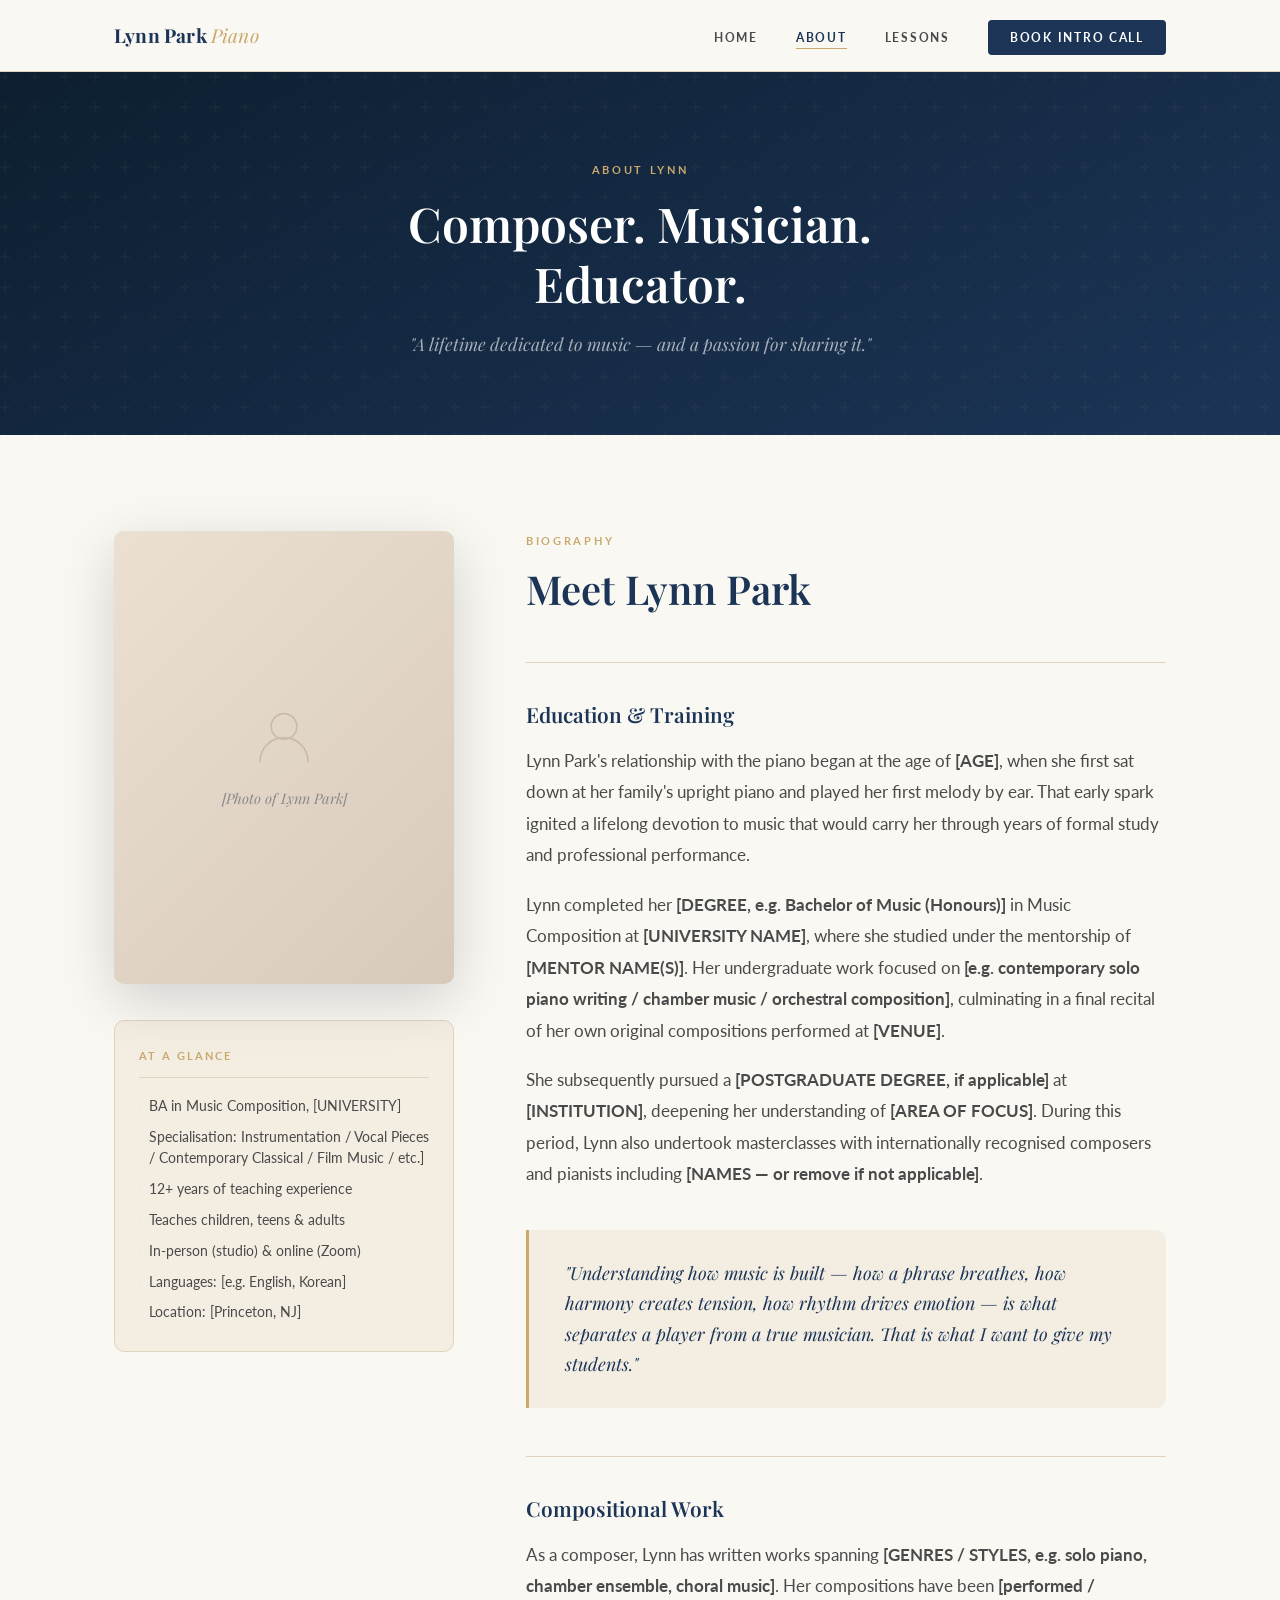
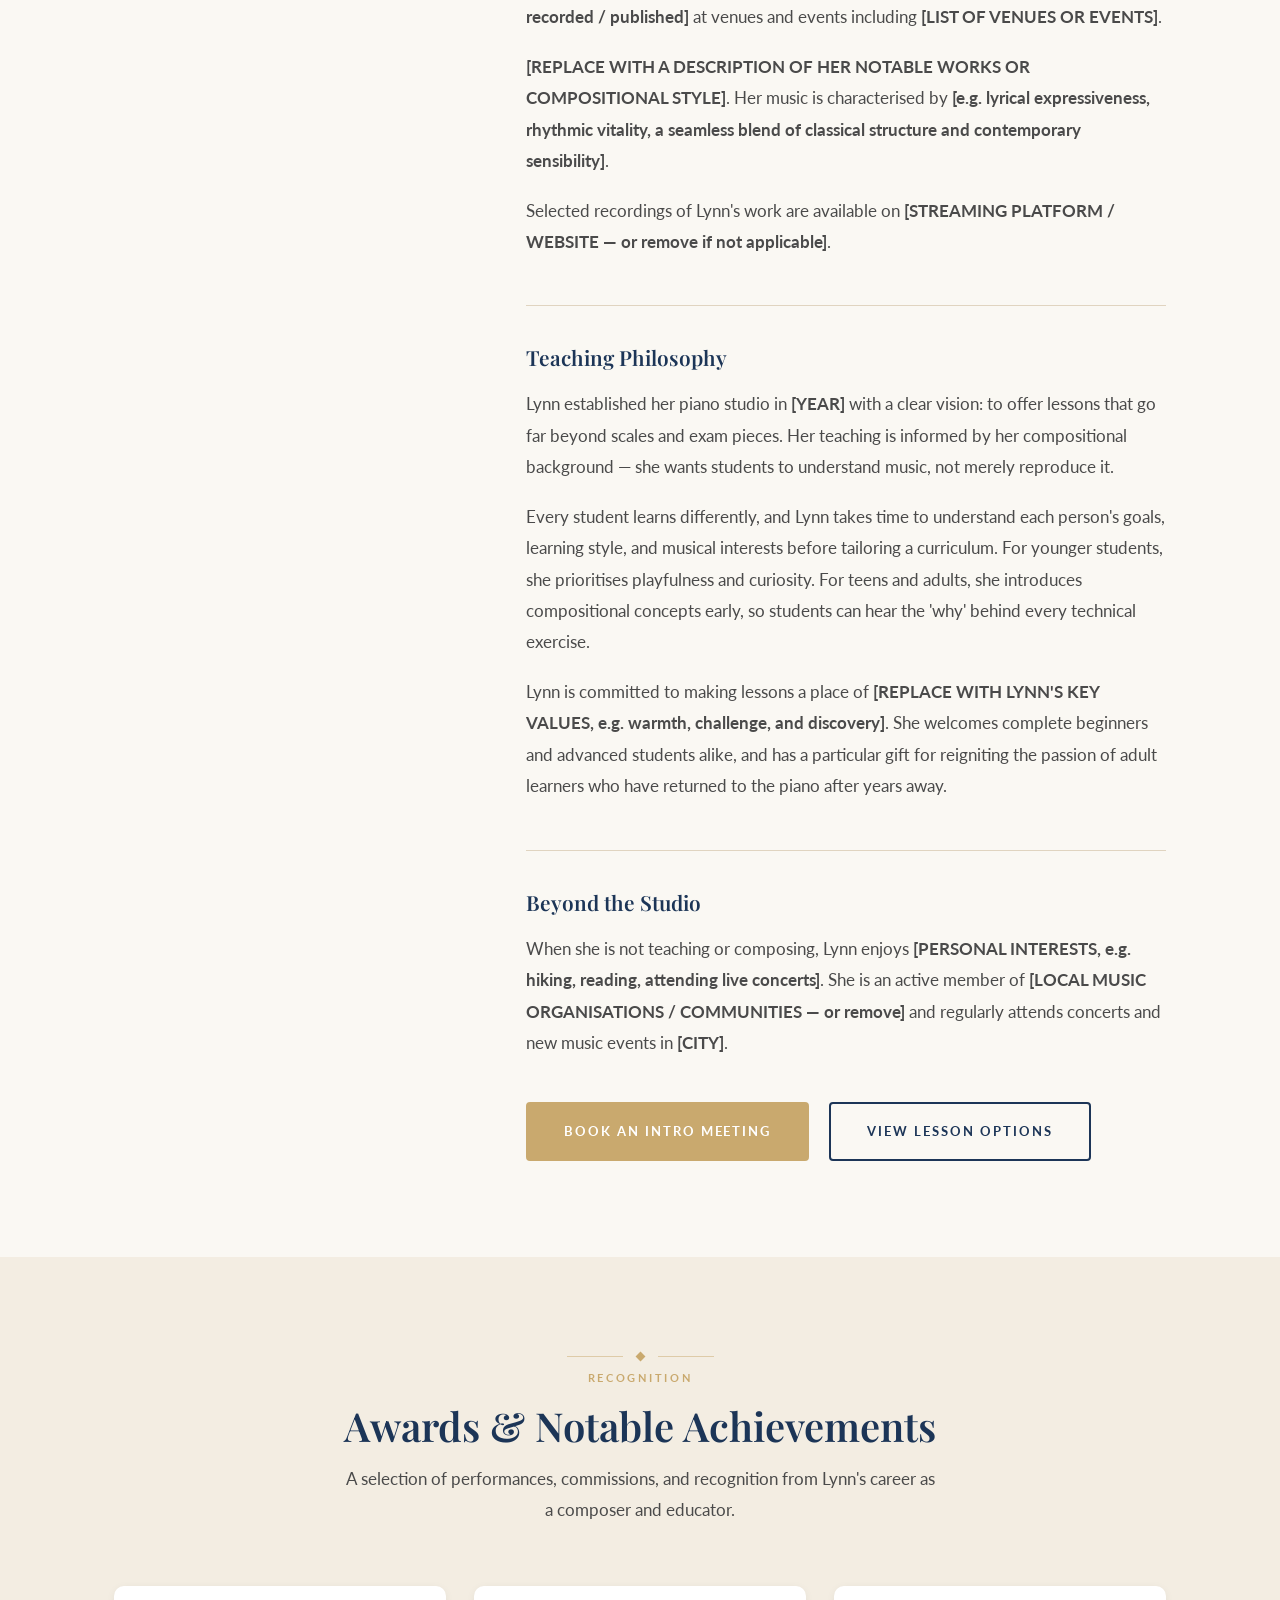
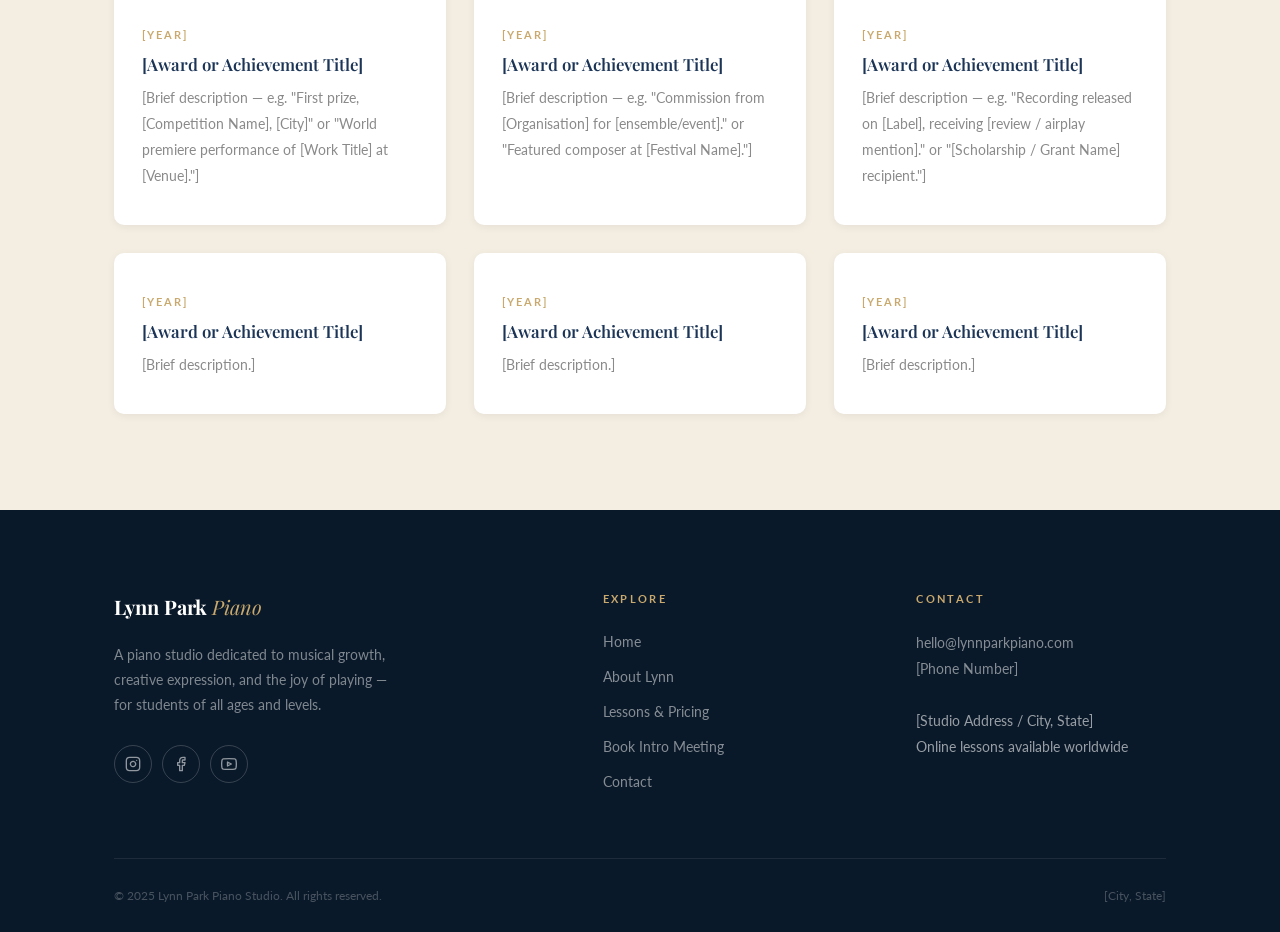
==== commit 104975dd: "Changed Bio" ====
--- a/about.html
+++ b/about.html
@@ -75,13 +75,13 @@
             <h4>At a Glance</h4>
             <ul>
               <!-- [REPLACE EACH ITEM WITH REAL CONTENT] -->
-              <li>[DEGREE] in Music Composition, [UNIVERSITY]</li>
-              <li>Specialisation: [e.g. Contemporary Classical / Film Music / etc.]</li>
-              <li>[X]+ years of teaching experience</li>
+              <li>BA in Music Composition, [UNIVERSITY]</li>
+              <li>Specialisation: Instrumentation / Vocal Pieces / Contemporary Classical / Film Music / etc.]</li>
+              <li>12+ years of teaching experience</li>
               <li>Teaches children, teens &amp; adults</li>
               <li>In-person (studio) &amp; online (Zoom)</li>
               <li>Languages: [e.g. English, Korean]</li>
-              <li>Location: [CITY, STATE]</li>
+              <li>Location: [Princeton, NJ]</li>
             </ul>
           </div>
 
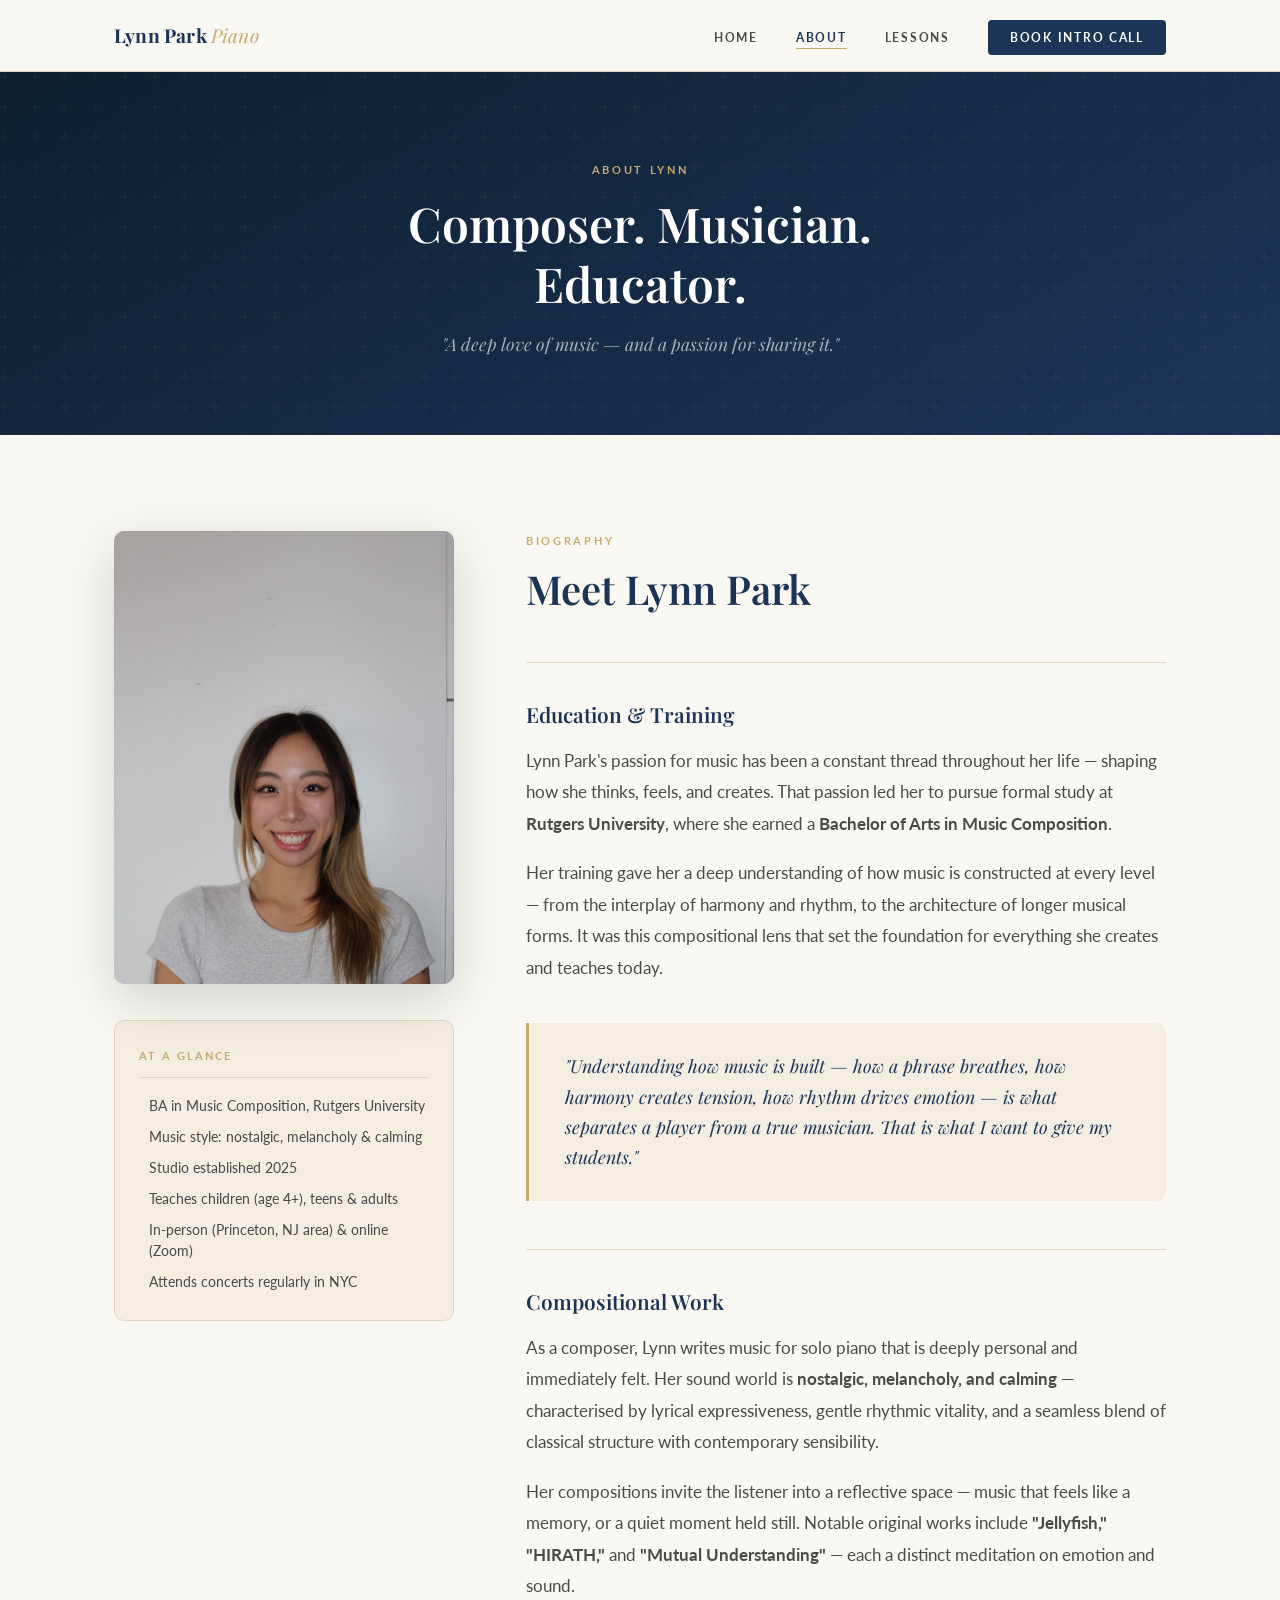
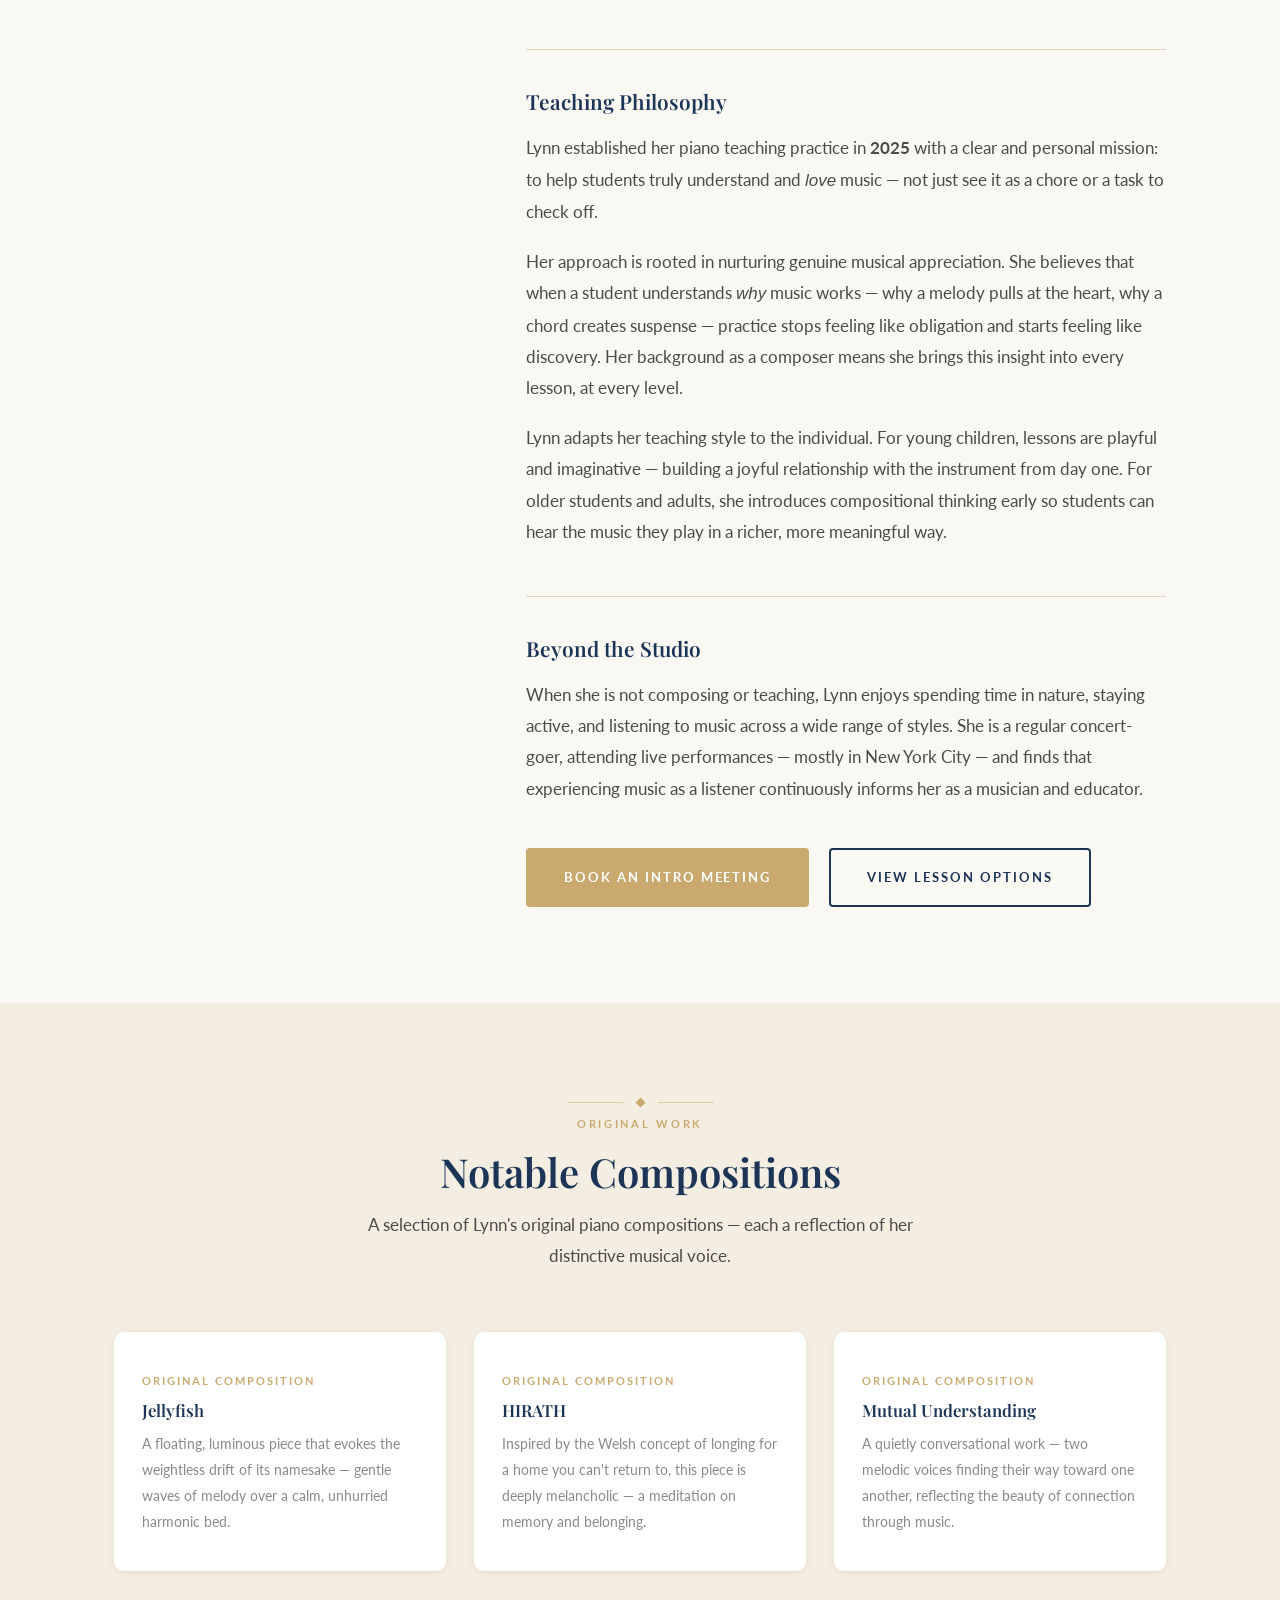
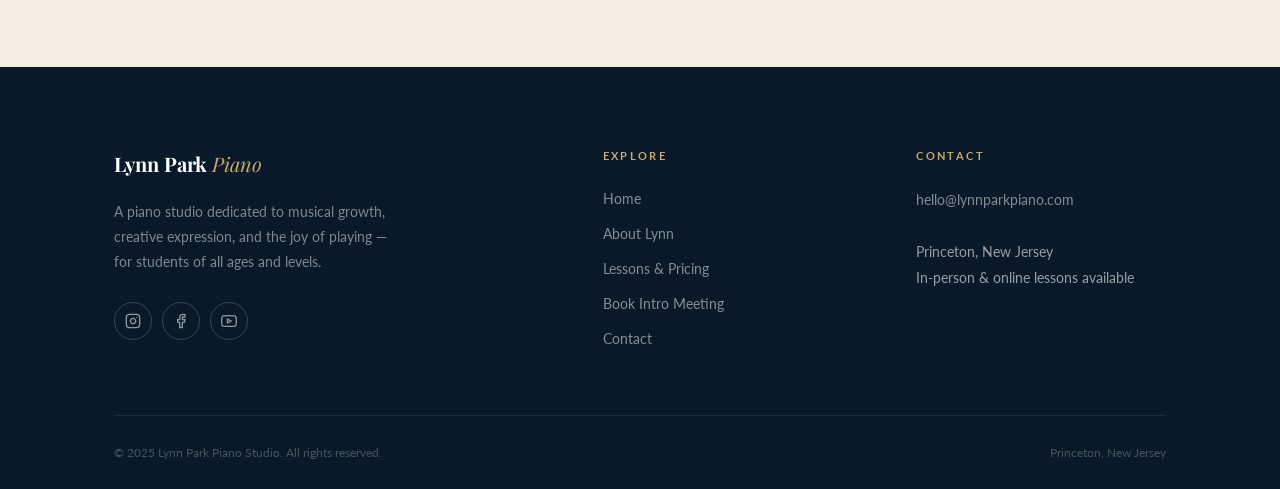
==== commit 99eab009: "Add real content, headshot, and remove all placeholders - Replace all [REPLACE] placeholders with re" ====
--- a/about.html
+++ b/about.html
@@ -3,8 +3,7 @@
 <head>
   <meta charset="UTF-8" />
   <meta name="viewport" content="width=device-width, initial-scale=1.0" />
-  <!-- [REPLACE WITH REAL META DESCRIPTION] -->
-  <meta name="description" content="About Lynn Park — Formally trained composer, pianist, and dedicated music educator. Learn about Lynn's education, compositional background, and teaching philosophy." />
+  <meta name="description" content="About Lynn Park — Rutgers-trained music composer and dedicated piano educator. Learn about Lynn's education, compositional work, and teaching philosophy." />
   <title>About Lynn Park — Composer &amp; Piano Educator</title>
   <link rel="icon" type="image/svg+xml" href="assets/favicon.svg" />
   <link rel="stylesheet" href="css/styles.css" />
@@ -41,15 +40,13 @@
     <div class="page-banner__inner">
       <span class="section-label">About Lynn</span>
       <h1>Composer. Musician. Educator.</h1>
-      <!-- [REPLACE WITH REAL SUBTITLE / TAGLINE FOR THE ABOUT PAGE] -->
-      <p>"A lifetime dedicated to music — and a passion for sharing it."</p>
+      <p>"A deep love of music — and a passion for sharing it."</p>
     </div>
   </header>
 
 
   <!-- ============================================================
        FULL BIOGRAPHY SECTION
-       ─ Two-column: sidebar (photo + quick facts) + main text
   ============================================================ -->
   <section class="about-bio section-cream" aria-label="Full biography">
     <div class="container">
@@ -60,28 +57,19 @@
 
           <!-- Profile photo -->
           <div class="photo-frame">
-            <div class="photo-placeholder">
-              <svg viewBox="0 0 80 80" fill="none" xmlns="http://www.w3.org/2000/svg" aria-hidden="true">
-                <circle cx="40" cy="28" r="16" stroke="#9A8A7A" stroke-width="2"/>
-                <path d="M10 72c0-16.569 13.431-30 30-30s30 13.431 30 30" stroke="#9A8A7A" stroke-width="2" stroke-linecap="round"/>
-              </svg>
-              <!-- [REPLACE THIS ENTIRE div WITH: <img src="assets/lynn-park-about.jpg" alt="Lynn Park"> ] -->
-              <span>[Photo of Lynn Park]</span>
-            </div>
+            <img src="assets/lynn-park.jpg" alt="Lynn Park, composer and piano teacher" />
           </div>
 
           <!-- Quick facts card -->
           <div class="sidebar-card">
             <h4>At a Glance</h4>
             <ul>
-              <!-- [REPLACE EACH ITEM WITH REAL CONTENT] -->
-              <li>BA in Music Composition, [UNIVERSITY]</li>
-              <li>Specialisation: Instrumentation / Vocal Pieces / Contemporary Classical / Film Music / etc.]</li>
-              <li>12+ years of teaching experience</li>
-              <li>Teaches children, teens &amp; adults</li>
-              <li>In-person (studio) &amp; online (Zoom)</li>
-              <li>Languages: [e.g. English, Korean]</li>
-              <li>Location: [Princeton, NJ]</li>
+              <li>BA in Music Composition, Rutgers University</li>
+              <li>Music style: nostalgic, melancholy &amp; calming</li>
+              <li>Studio established 2025</li>
+              <li>Teaches children (age 4+), teens &amp; adults</li>
+              <li>In-person (Princeton, NJ area) &amp; online (Zoom)</li>
+              <li>Attends concerts regularly in NYC</li>
             </ul>
           </div>
 
@@ -96,18 +84,14 @@
           <!-- ── Education ── -->
           <h3>Education &amp; Training</h3>
 
-          <!-- [REPLACE ALL PLACEHOLDER TEXT BELOW WITH REAL BIOGRAPHY CONTENT] -->
-          <p>
-            Lynn Park's relationship with the piano began at the age of <strong>[AGE]</strong>, when she first sat down at her family's upright piano and played her first melody by ear. That early spark ignited a lifelong devotion to music that would carry her through years of formal study and professional performance.
-          </p>
-          <p>
-            Lynn completed her <strong>[DEGREE, e.g. Bachelor of Music (Honours)]</strong> in Music Composition at <strong>[UNIVERSITY NAME]</strong>, where she studied under the mentorship of <strong>[MENTOR NAME(S)]</strong>. Her undergraduate work focused on <strong>[e.g. contemporary solo piano writing / chamber music / orchestral composition]</strong>, culminating in a final recital of her own original compositions performed at <strong>[VENUE]</strong>.
-          </p>
-          <p>
-            She subsequently pursued a <strong>[POSTGRADUATE DEGREE, if applicable]</strong> at <strong>[INSTITUTION]</strong>, deepening her understanding of <strong>[AREA OF FOCUS]</strong>. During this period, Lynn also undertook masterclasses with internationally recognised composers and pianists including <strong>[NAMES — or remove if not applicable]</strong>.
-          </p>
-
-          <!-- Pull quote — [REPLACE WITH A REAL MEANINGFUL QUOTE FROM LYNN] -->
+          <p>
+            Lynn Park's passion for music has been a constant thread throughout her life — shaping how she thinks, feels, and creates. That passion led her to pursue formal study at <strong>Rutgers University</strong>, where she earned a <strong>Bachelor of Arts in Music Composition</strong>.
+          </p>
+          <p>
+            Her training gave her a deep understanding of how music is constructed at every level — from the interplay of harmony and rhythm, to the architecture of longer musical forms. It was this compositional lens that set the foundation for everything she creates and teaches today.
+          </p>
+
+          <!-- Pull quote -->
           <blockquote class="pull-quote">
             <p>
               "Understanding how music is built — how a phrase breathes, how harmony creates tension, how rhythm drives emotion — is what separates a player from a true musician. That is what I want to give my students."
@@ -118,35 +102,30 @@
           <h3>Compositional Work</h3>
 
           <p>
-            As a composer, Lynn has written works spanning <strong>[GENRES / STYLES, e.g. solo piano, chamber ensemble, choral music]</strong>. Her compositions have been <strong>[performed / recorded / published]</strong> at venues and events including <strong>[LIST OF VENUES OR EVENTS]</strong>.
-          </p>
-          <p>
-            <strong>[REPLACE WITH A DESCRIPTION OF HER NOTABLE WORKS OR COMPOSITIONAL STYLE]</strong>. Her music is characterised by <strong>[e.g. lyrical expressiveness, rhythmic vitality, a seamless blend of classical structure and contemporary sensibility]</strong>.
-          </p>
-          <p>
-            Selected recordings of Lynn's work are available on <strong>[STREAMING PLATFORM / WEBSITE — or remove if not applicable]</strong>.
+            As a composer, Lynn writes music for solo piano that is deeply personal and immediately felt. Her sound world is <strong>nostalgic, melancholy, and calming</strong> — characterised by lyrical expressiveness, gentle rhythmic vitality, and a seamless blend of classical structure with contemporary sensibility.
+          </p>
+          <p>
+            Her compositions invite the listener into a reflective space — music that feels like a memory, or a quiet moment held still. Notable original works include <strong>"Jellyfish,"</strong> <strong>"HIRATH,"</strong> and <strong>"Mutual Understanding"</strong> — each a distinct meditation on emotion and sound.
           </p>
 
           <!-- ── Teaching Philosophy ── -->
           <h3>Teaching Philosophy</h3>
 
           <p>
-            Lynn established her piano studio in <strong>[YEAR]</strong> with a clear vision: to offer lessons that go far beyond scales and exam pieces. Her teaching is informed by her compositional background — she wants students to understand music, not merely reproduce it.
-          </p>
-          <p>
-            <!-- [REPLACE WITH REAL TEACHING PHILOSOPHY IN LYNN'S OWN WORDS OR PARAPHRASING] -->
-            Every student learns differently, and Lynn takes time to understand each person's goals, learning style, and musical interests before tailoring a curriculum. For younger students, she prioritises playfulness and curiosity. For teens and adults, she introduces compositional concepts early, so students can hear the 'why' behind every technical exercise.
-          </p>
-          <p>
-            Lynn is committed to making lessons a place of <strong>[REPLACE WITH LYNN'S KEY VALUES, e.g. warmth, challenge, and discovery]</strong>. She welcomes complete beginners and advanced students alike, and has a particular gift for reigniting the passion of adult learners who have returned to the piano after years away.
-          </p>
-
-          <!-- ── Personal note ── -->
+            Lynn established her piano teaching practice in <strong>2025</strong> with a clear and personal mission: to help students truly understand and <em>love</em> music — not just see it as a chore or a task to check off.
+          </p>
+          <p>
+            Her approach is rooted in nurturing genuine musical appreciation. She believes that when a student understands <em>why</em> music works — why a melody pulls at the heart, why a chord creates suspense — practice stops feeling like obligation and starts feeling like discovery. Her background as a composer means she brings this insight into every lesson, at every level.
+          </p>
+          <p>
+            Lynn adapts her teaching style to the individual. For young children, lessons are playful and imaginative — building a joyful relationship with the instrument from day one. For older students and adults, she introduces compositional thinking early so students can hear the music they play in a richer, more meaningful way.
+          </p>
+
+          <!-- ── Personal ── -->
           <h3>Beyond the Studio</h3>
 
           <p>
-            <!-- [REPLACE WITH REAL PERSONAL DETAILS — hobbies, interests, life outside music] -->
-            When she is not teaching or composing, Lynn enjoys <strong>[PERSONAL INTERESTS, e.g. hiking, reading, attending live concerts]</strong>. She is an active member of <strong>[LOCAL MUSIC ORGANISATIONS / COMMUNITIES — or remove]</strong> and regularly attends concerts and new music events in <strong>[CITY]</strong>.
+            When she is not composing or teaching, Lynn enjoys spending time in nature, staying active, and listening to music across a wide range of styles. She is a regular concert-goer, attending live performances — mostly in New York City — and finds that experiencing music as a listener continuously informs her as a musician and educator.
           </p>
 
           <div style="margin-top: 44px;">
@@ -161,64 +140,38 @@
 
 
   <!-- ============================================================
-       AWARDS & ACHIEVEMENTS SECTION
-       ─ Placeholder achievement cards
-  ============================================================ -->
-  <section class="achievements" aria-label="Awards and achievements">
+       NOTABLE COMPOSITIONS SECTION
+  ============================================================ -->
+  <section class="achievements" aria-label="Notable compositions">
     <div class="container">
 
       <div class="achievements__header fade-up">
         <div class="ornament ornament--center" aria-hidden="true">
           <div class="diamond"></div>
         </div>
-        <span class="section-label">Recognition</span>
-        <h2>Awards &amp; Notable Achievements</h2>
-        <!-- [REPLACE WITH REAL INTRO TEXT FOR THIS SECTION — or remove if not needed] -->
-        <p style="margin-top: 12px; color: var(--text-mid);">A selection of performances, commissions, and recognition from Lynn's career as a composer and educator.</p>
+        <span class="section-label">Original Work</span>
+        <h2>Notable Compositions</h2>
+        <p style="margin-top: 12px; color: var(--text-mid);">A selection of Lynn's original piano compositions — each a reflection of her distinctive musical voice.</p>
       </div>
 
       <div class="achievements__grid">
 
-        <!-- Achievement 1 — [REPLACE WITH REAL ACHIEVEMENT] -->
         <article class="achievement-card fade-up fade-up-d1">
-          <div class="achievement-card__year">[YEAR]</div>
-          <h4>[Award or Achievement Title]</h4>
-          <p>[Brief description — e.g. "First prize, [Competition Name], [City]" or "World premiere performance of [Work Title] at [Venue]."]</p>
+          <div class="achievement-card__year">Original Composition</div>
+          <h4>Jellyfish</h4>
+          <p>A floating, luminous piece that evokes the weightless drift of its namesake — gentle waves of melody over a calm, unhurried harmonic bed.</p>
         </article>
 
-        <!-- Achievement 2 — [REPLACE WITH REAL ACHIEVEMENT] -->
         <article class="achievement-card fade-up fade-up-d2">
-          <div class="achievement-card__year">[YEAR]</div>
-          <h4>[Award or Achievement Title]</h4>
-          <p>[Brief description — e.g. "Commission from [Organisation] for [ensemble/event]." or "Featured composer at [Festival Name]."]</p>
+          <div class="achievement-card__year">Original Composition</div>
+          <h4>HIRATH</h4>
+          <p>Inspired by the Welsh concept of longing for a home you can't return to, this piece is deeply melancholic — a meditation on memory and belonging.</p>
         </article>
 
-        <!-- Achievement 3 — [REPLACE WITH REAL ACHIEVEMENT] -->
         <article class="achievement-card fade-up fade-up-d3">
-          <div class="achievement-card__year">[YEAR]</div>
-          <h4>[Award or Achievement Title]</h4>
-          <p>[Brief description — e.g. "Recording released on [Label], receiving [review / airplay mention]." or "[Scholarship / Grant Name] recipient."]</p>
-        </article>
-
-        <!-- Achievement 4 — [REPLACE WITH REAL ACHIEVEMENT or REMOVE THIS CARD] -->
-        <article class="achievement-card fade-up fade-up-d1">
-          <div class="achievement-card__year">[YEAR]</div>
-          <h4>[Award or Achievement Title]</h4>
-          <p>[Brief description.]</p>
-        </article>
-
-        <!-- Achievement 5 — [REPLACE WITH REAL ACHIEVEMENT or REMOVE THIS CARD] -->
-        <article class="achievement-card fade-up fade-up-d2">
-          <div class="achievement-card__year">[YEAR]</div>
-          <h4>[Award or Achievement Title]</h4>
-          <p>[Brief description.]</p>
-        </article>
-
-        <!-- Achievement 6 — [REPLACE WITH REAL ACHIEVEMENT or REMOVE THIS CARD] -->
-        <article class="achievement-card fade-up fade-up-d3">
-          <div class="achievement-card__year">[YEAR]</div>
-          <h4>[Award or Achievement Title]</h4>
-          <p>[Brief description.]</p>
+          <div class="achievement-card__year">Original Composition</div>
+          <h4>Mutual Understanding</h4>
+          <p>A quietly conversational work — two melodic voices finding their way toward one another, reflecting the beauty of connection through music.</p>
         </article>
 
       </div>
@@ -272,10 +225,9 @@
         <div class="footer__col">
           <h5>Contact</h5>
           <address>
-            <a href="mailto:hello@lynnparkpiano.com">hello@lynnparkpiano.com</a><br>
-            <a href="tel:+10000000000">[Phone Number]</a><br><br>
-            [Studio Address / City, State]<br>
-            Online lessons available worldwide
+            <a href="mailto:hello@lynnparkpiano.com">hello@lynnparkpiano.com</a><br><br>
+            Princeton, New Jersey<br>
+            In-person &amp; online lessons available
           </address>
         </div>
 
@@ -283,7 +235,7 @@
 
       <div class="footer__bottom">
         <span>&copy; 2025 Lynn Park Piano Studio. All rights reserved.</span>
-        <span>[City, State]</span>
+        <span>Princeton, New Jersey</span>
       </div>
     </div>
   </footer>
--- a/css/styles.css
+++ b/css/styles.css
@@ -572,6 +572,15 @@
 }
 .photo-placeholder svg { width: 64px; height: 64px; opacity: 0.35; }
 
+/* Real photo inside frame */
+.photo-frame img {
+  width: 100%;
+  height: 100%;
+  object-fit: cover;
+  object-position: top center;
+  display: block;
+}
+
 /* Decorative gold-border accent box */
 .photo-frame-accent {
   position: absolute;
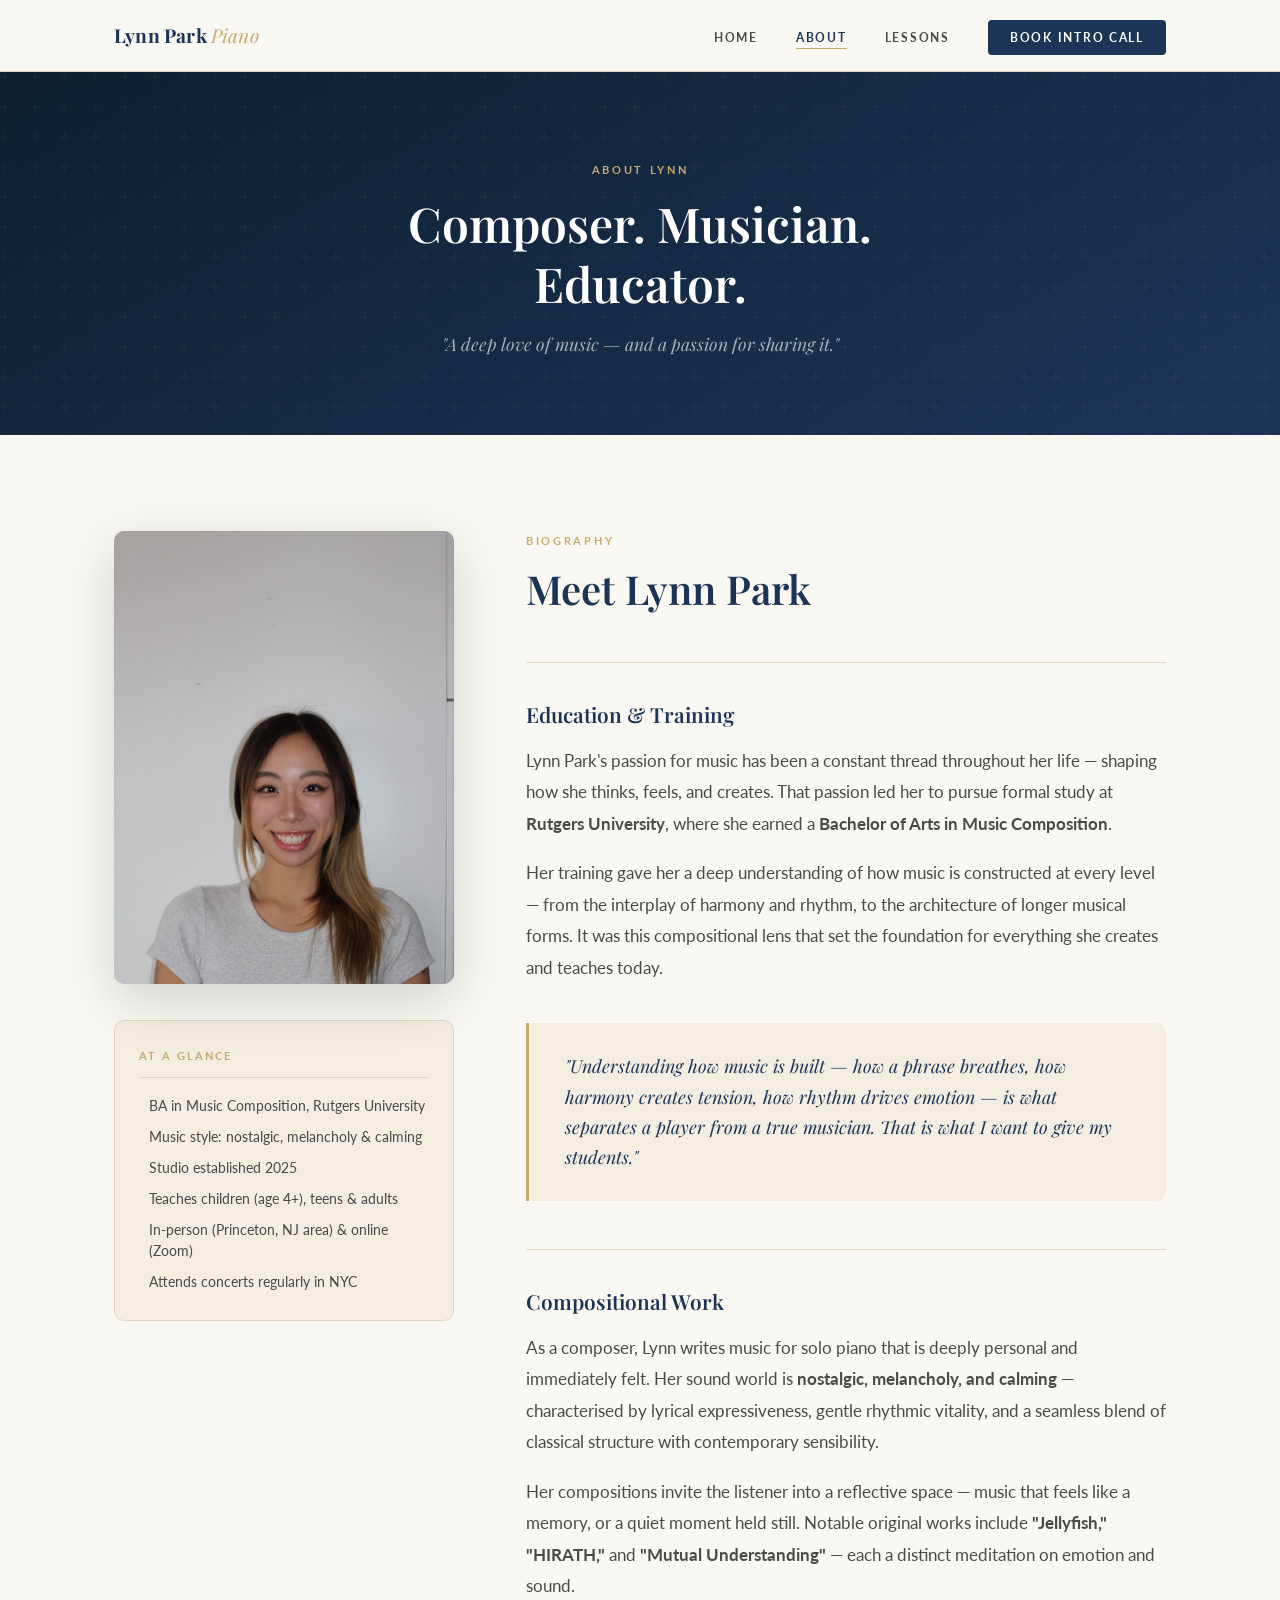
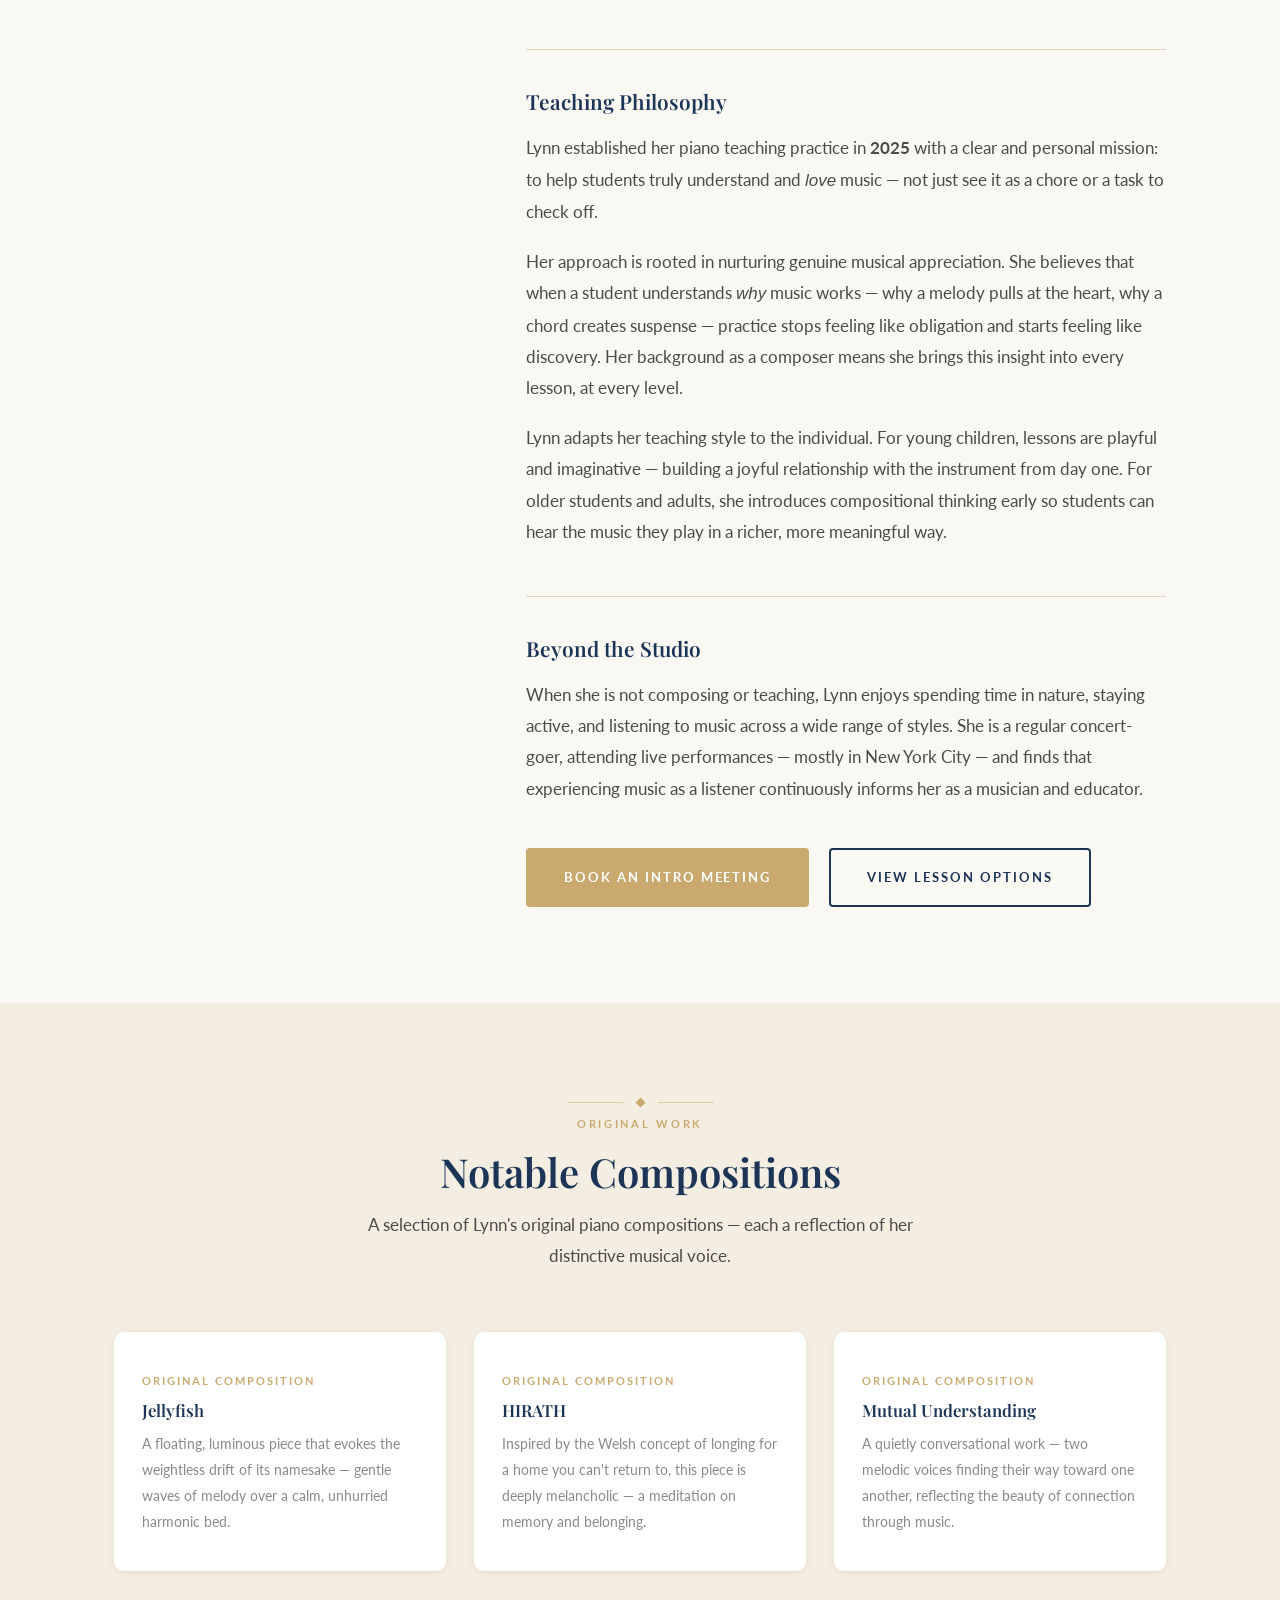
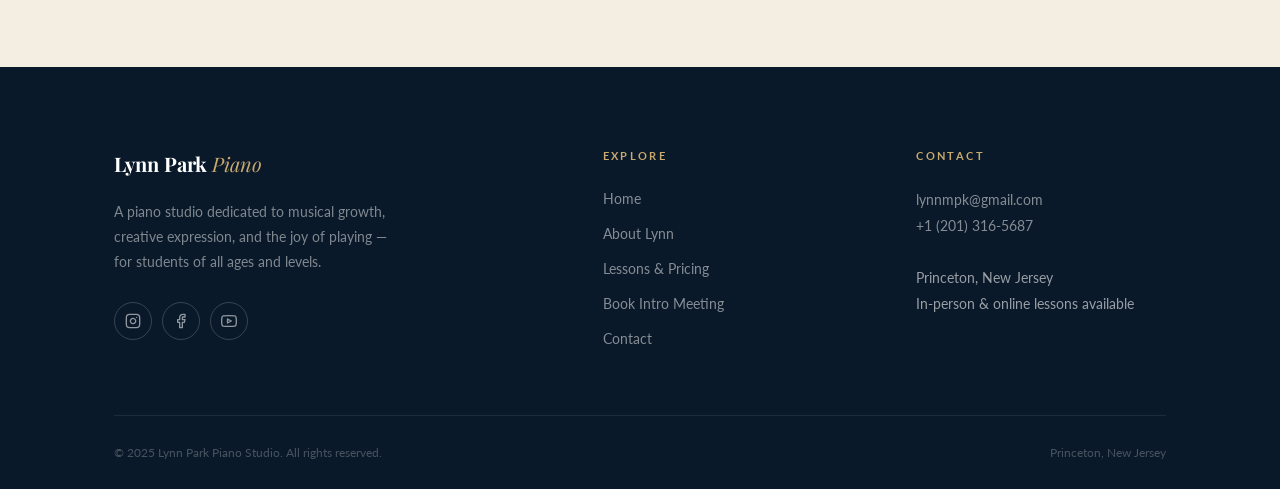
==== commit 3a24d09c: "Add Formspree email integration and real contact info - Both forms now POST to Formspree endpoints v" ====
--- a/about.html
+++ b/about.html
@@ -225,7 +225,8 @@
         <div class="footer__col">
           <h5>Contact</h5>
           <address>
-            <a href="mailto:hello@lynnparkpiano.com">hello@lynnparkpiano.com</a><br><br>
+            <a href="mailto:lynnmpk@gmail.com">lynnmpk@gmail.com</a><br>
+            <a href="tel:+12013165687">+1 (201) 316-5687</a><br><br>
             Princeton, New Jersey<br>
             In-person &amp; online lessons available
           </address>
